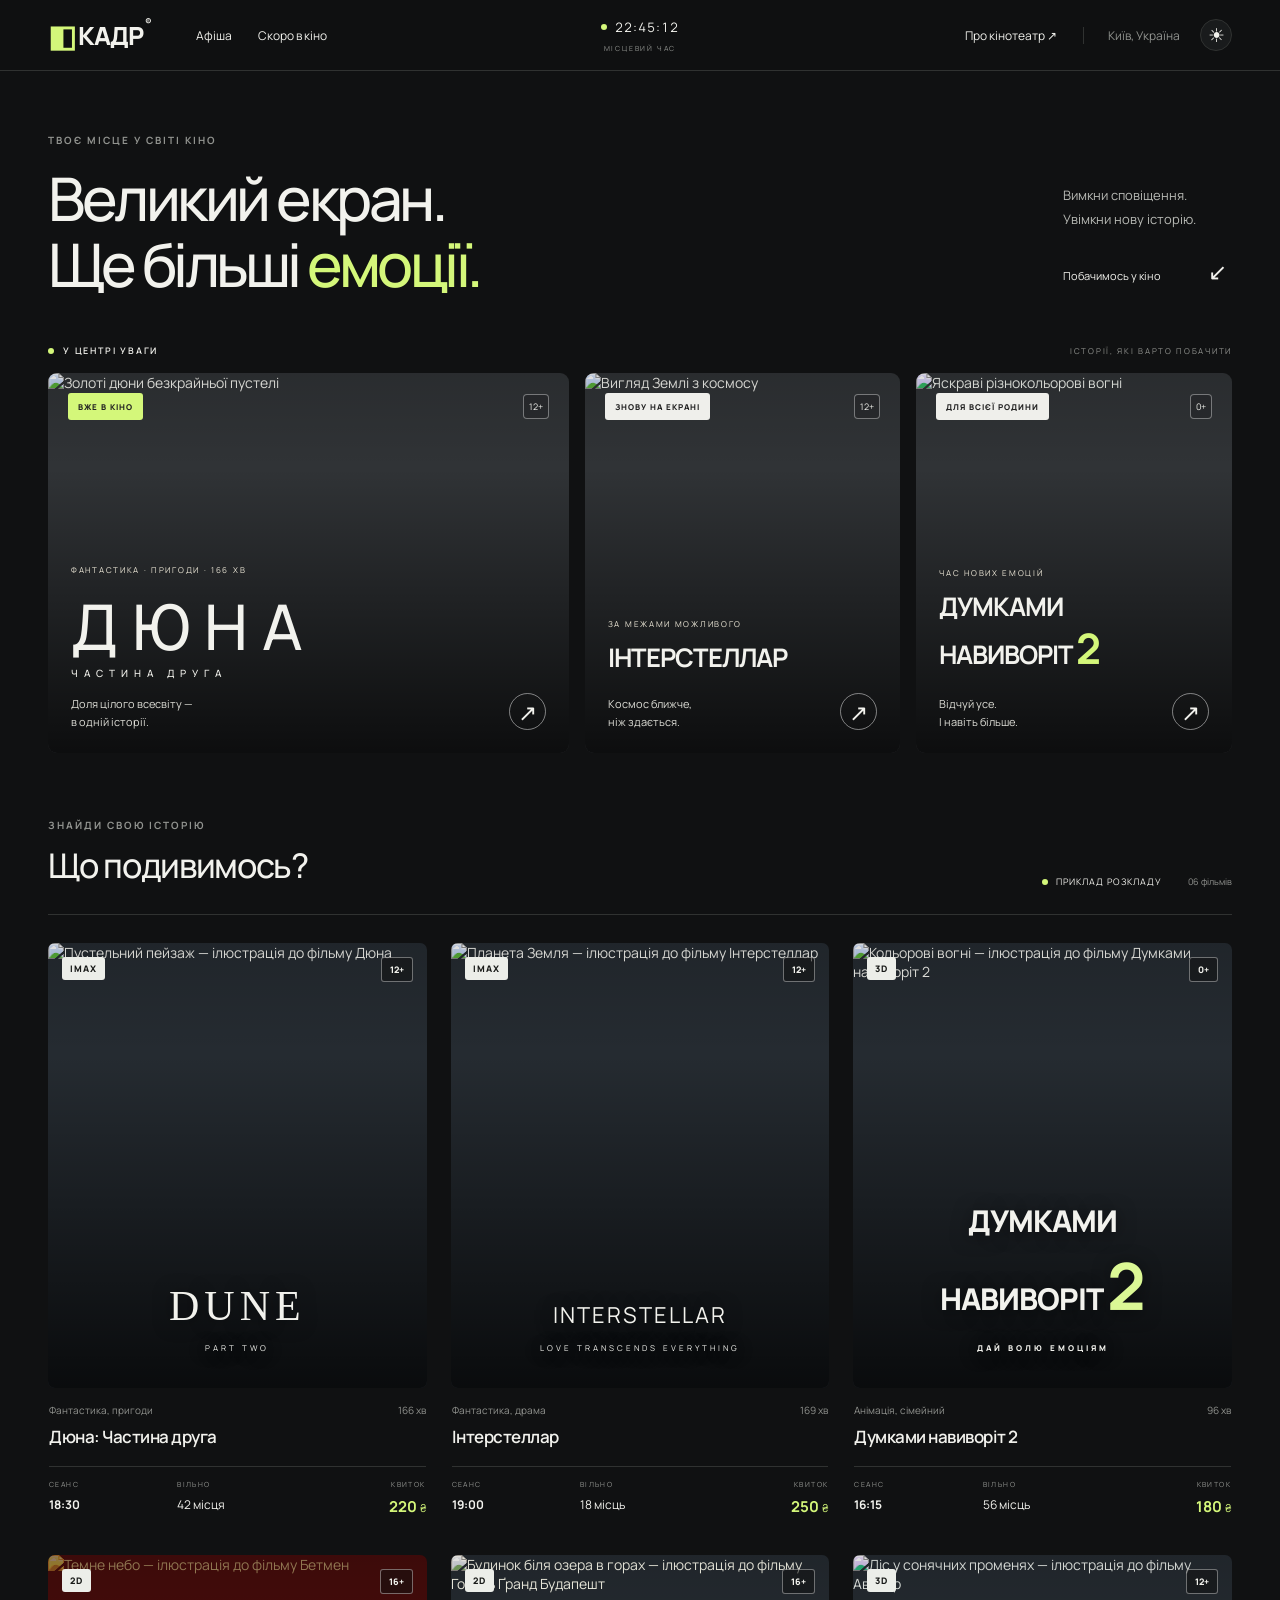
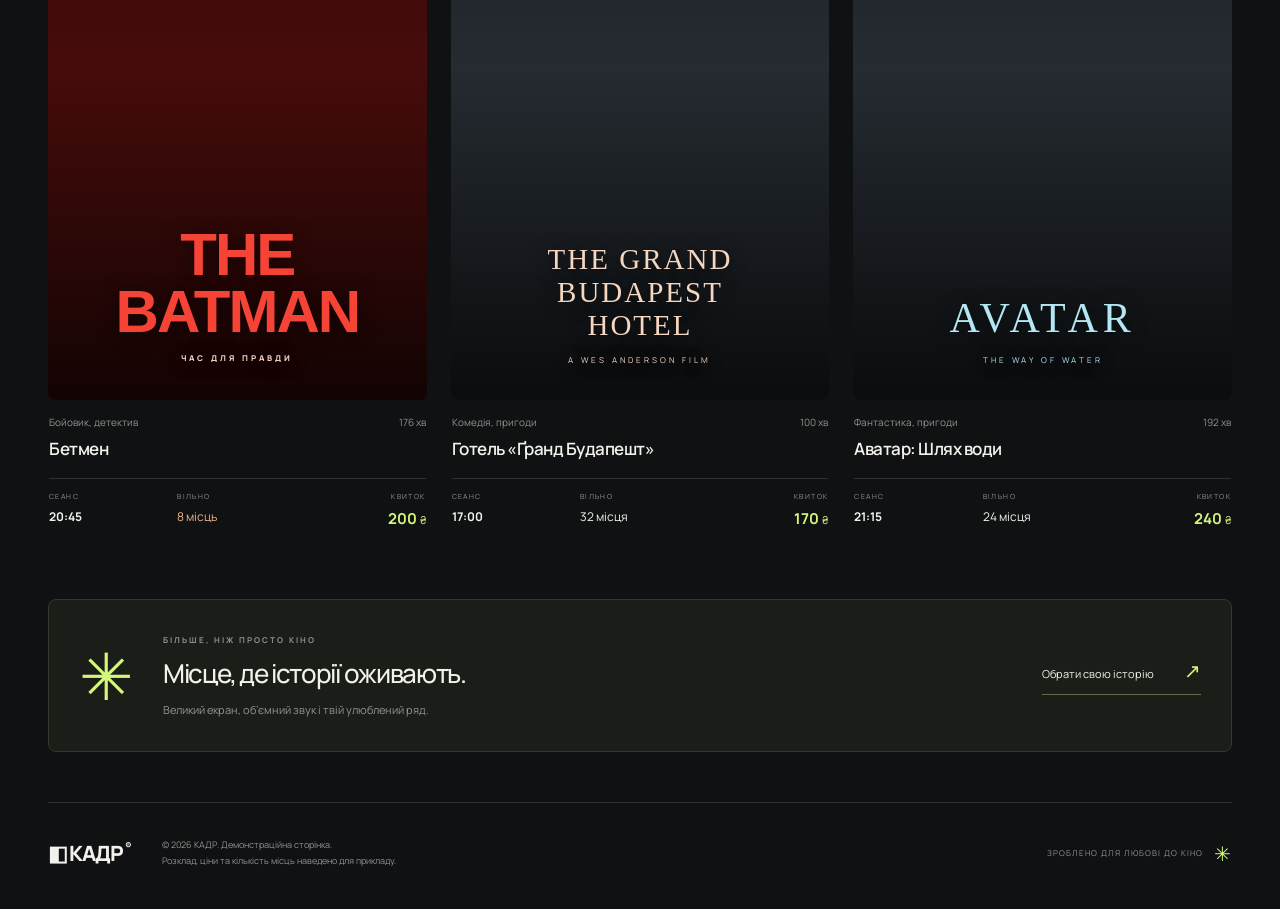
==== index.html @ 9c1c7c78 "Initial commit: cinema website" ====
<!DOCTYPE html>
<html lang="uk">
  <head>
    <meta charset="UTF-8" />
    <meta name="viewport" content="width=device-width, initial-scale=1.0" />
    <meta name="theme-color" content="#101112" />
    <title>КАДР — кіно починається тут</title>
    <link rel="preconnect" href="https://images.unsplash.com" />
    <link rel="stylesheet" href="assets/css/style.css" />
    <noscript
      ><style>
        .feature:not(.is-active) {
          display: block;
        }
        .slider-status {
          display: none;
        }
      </style></noscript
    >
    <script src="assets/js/theme.js"></script>
    <script src="assets/js/components/layout.js" defer></script>
    <script src="assets/js/common.js" defer></script>
    <script src="assets/js/home.js" defer></script>
  </head>
  <body>
    <div data-site-header></div>

    <main class="shell">
      <section class="intro" aria-labelledby="page-title">
        <div>
          <p class="eyebrow">ТВОЄ МІСЦЕ У СВІТІ КІНО</p>
          <h1 id="page-title">
            Великий екран.<br />Ще більші <em>емоції.</em>
          </h1>
        </div>
        <p class="intro-note">
          Вимкни сповіщення.<br />Увімкни нову історію.<span
            >Побачимось у кіно <span aria-hidden="true">↙</span></span
          >
        </p>
      </section>

      <section
        class="premieres"
        id="premieres"
        aria-labelledby="premieres-title"
      >
        <div class="section-label">
          <h2 id="premieres-title">
            <span class="live-dot"></span> У ЦЕНТРІ УВАГИ
          </h2>
          <span>ІСТОРІЇ, ЯКІ ВАРТО ПОБАЧИТИ</span>
        </div>
        <div
          class="hero-grid"
          aria-roledescription="карусель"
          aria-label="Новинки кіно"
        >
          <article
            class="feature feature-main is-active"
            aria-label="1 з 6: Дюна: Частина друга"
          >
            <img
              src="https://images.unsplash.com/photo-1509316785289-025f5b846b35?auto=format&fit=crop&w=1400&q=85"
              alt="Золоті дюни безкрайньої пустелі"
              fetchpriority="high"
            />
            <div class="feature-top">
              <span class="badge badge-lime">ВЖЕ В КІНО</span
              ><span class="age">12+</span>
            </div>
            <div class="feature-content">
              <p class="feature-meta">ФАНТАСТИКА · ПРИГОДИ · 166 ХВ</p>
              <h3>ДЮНА<span>ЧАСТИНА ДРУГА</span></h3>
              <div class="feature-bottom">
                <p>Доля цілого всесвіту —<br />в одній історії.</p>
                <a
                  class="round-link"
                  href="pages/movies/dune.html"
                  aria-label="Сеанс Дюна: Частина друга"
                  >↗</a
                >
              </div>
            </div>
          </article>
          <article
            class="feature feature-space"
            aria-label="2 з 6: Інтерстеллар"
          >
            <img
              src="https://images.unsplash.com/photo-1446776811953-b23d57bd21aa?auto=format&fit=crop&w=800&q=85"
              alt="Вигляд Землі з космосу"
            />
            <div class="feature-top">
              <span class="badge">ЗНОВУ НА ЕКРАНІ</span
              ><span class="age">12+</span>
            </div>
            <div class="feature-content">
              <p class="feature-meta">ЗА МЕЖАМИ МОЖЛИВОГО</p>
              <h3>ІНТЕРСТЕЛЛАР</h3>
              <div class="feature-bottom">
                <p>Космос ближче,<br />ніж здається.</p>
                <a
                  class="round-link"
                  href="pages/movies/interstellar.html"
                  aria-label="Сеанс Інтерстеллар"
                  >↗</a
                >
              </div>
            </div>
          </article>
          <article
            class="feature feature-city"
            aria-label="3 з 6: Думками навиворіт 2"
          >
            <img
              src="https://images.unsplash.com/photo-1470225620780-dba8ba36b745?auto=format&fit=crop&w=800&q=85"
              alt="Яскраві різнокольорові вогні"
            />
            <div class="feature-top">
              <span class="badge">ДЛЯ ВСІЄЇ РОДИНИ</span
              ><span class="age">0+</span>
            </div>
            <div class="feature-content">
              <p class="feature-meta">ЧАС НОВИХ ЕМОЦІЙ</p>
              <h3>ДУМКАМИ<br />НАВИВОРІТ <i>2</i></h3>
              <div class="feature-bottom">
                <p>Відчуй усе.<br />І навіть більше.</p>
                <a
                  class="round-link"
                  href="pages/movies/inside-out.html"
                  aria-label="Сеанс Думками навиворіт 2"
                  >↗</a
                >
              </div>
            </div>
          </article>
        </div>
        <template id="more-premieres">
          <article class="feature feature-batman" aria-label="4 з 6: Бетмен">
            <img
              src="https://images.unsplash.com/photo-1519608487953-e999c86e7455?auto=format&fit=crop&w=1400&q=85"
              alt="Темне небо над містом"
            />
            <div class="feature-top">
              <span class="badge badge-lime">ЧАС ДЛЯ ПРАВДИ</span
              ><span class="age">16+</span>
            </div>
            <div class="feature-content">
              <p class="feature-meta">БОЙОВИК · ДЕТЕКТИВ · 176 ХВ</p>
              <h3>БЕТМЕН</h3>
              <div class="feature-bottom">
                <p>У кожного міста<br />є свої таємниці.</p>
                <a
                  class="round-link"
                  href="pages/movies/batman.html"
                  aria-label="Сеанс Бетмен"
                  >↗</a
                >
              </div>
            </div>
          </article>
          <article
            class="feature feature-hotel"
            aria-label="5 з 6: Готель Ґранд Будапешт"
          >
            <img
              src="https://images.unsplash.com/photo-1470770841072-f978cf4d019e?auto=format&fit=crop&w=800&q=85"
              alt="Будинок біля озера серед гір"
            />
            <div class="feature-top">
              <span class="badge">КІНО З ХАРАКТЕРОМ</span
              ><span class="age">16+</span>
            </div>
            <div class="feature-content">
              <p class="feature-meta">КОМЕДІЯ · ПРИГОДИ · 100 ХВ</p>
              <h3>ГОТЕЛЬ<br />«ҐРАНД БУДАПЕШТ»</h3>
              <div class="feature-bottom">
                <p>Заселяйся в історію,<br />яку не забудеш.</p>
                <a
                  class="round-link"
                  href="pages/movies/grand-hotel.html"
                  aria-label="Сеанс Готель Ґранд Будапешт"
                  >↗</a
                >
              </div>
            </div>
          </article>
          <article
            class="feature feature-avatar"
            aria-label="6 з 6: Аватар: Шлях води"
          >
            <img
              src="https://images.unsplash.com/photo-1441974231531-c6227db76b6e?auto=format&fit=crop&w=800&q=85"
              alt="Сонячні промені в зеленому лісі"
            />
            <div class="feature-top">
              <span class="badge">ВІДКРИЙ ПАНДОРУ</span
              ><span class="age">12+</span>
            </div>
            <div class="feature-content">
              <p class="feature-meta">ФАНТАСТИКА · ПРИГОДИ · 192 ХВ</p>
              <h3>АВАТАР<br />ШЛЯХ ВОДИ</h3>
              <div class="feature-bottom">
                <p>Поринь у світ<br />неймовірного.</p>
                <a
                  class="round-link"
                  href="pages/movies/avatar.html"
                  aria-label="Сеанс Аватар: Шлях води"
                  >↗</a
                >
              </div>
            </div>
          </article>
        </template>
        <div class="slider-status" aria-hidden="true">
          <span class="slider-dot active"></span><span class="slider-dot"></span
          ><span class="slider-dot"></span><span class="slider-dot"></span
          ><span class="slider-dot"></span><span class="slider-dot"></span
          ><span class="slider-caption">НОВА ІСТОРІЯ КОЖНІ 8 СЕКУНД</span>
        </div>
      </section>

      <section class="movies" id="movies" aria-labelledby="movies-title">
        <div class="movies-heading">
          <div>
            <p class="eyebrow">ЗНАЙДИ СВОЮ ІСТОРІЮ</p>
            <h2 id="movies-title">Що подивимось?</h2>
          </div>
          <span class="schedule-label"
            ><span class="live-dot"></span> ПРИКЛАД РОЗКЛАДУ
            <span class="schedule-count">06 фільмів</span></span
          >
        </div>
        <div class="movie-grid">
          <article class="movie-card" id="dune">
            <a
              class="poster-link"
              href="pages/movies/dune.html"
              aria-label="Про фільм: Дюна: Частина друга"
              ><div class="poster poster-dune">
                <img
                  src="https://images.unsplash.com/photo-1509316785289-025f5b846b35?auto=format&fit=crop&w=600&q=80"
                  alt="Пустельний пейзаж — ілюстрація до фільму Дюна"
                  loading="lazy"
                /><span class="poster-tag">IMAX</span
                ><span class="poster-age">12+</span>
                <div class="poster-title">DUNE<span>PART TWO</span></div>
              </div></a
            >
            <div class="movie-info">
              <p class="genre">Фантастика, пригоди <span>166 хв</span></p>
              <h3><a href="pages/movies/dune.html">Дюна: Частина друга</a></h3>
              <div class="session">
                <div>
                  <span class="session-label">СЕАНС</span><time>18:30</time>
                </div>
                <div>
                  <span class="session-label">ВІЛЬНО</span><span>42 місця</span>
                </div>
                <div>
                  <span class="session-label">КВИТОК</span
                  ><strong>220 <small>₴</small></strong>
                </div>
              </div>
            </div>
          </article>
          <article class="movie-card" id="interstellar">
            <a
              class="poster-link"
              href="pages/movies/interstellar.html"
              aria-label="Про фільм: Інтерстеллар"
              ><div class="poster poster-interstellar">
                <img
                  src="https://images.unsplash.com/photo-1446776811953-b23d57bd21aa?auto=format&fit=crop&w=600&q=80"
                  alt="Планета Земля — ілюстрація до фільму Інтерстеллар"
                  loading="lazy"
                /><span class="poster-tag">IMAX</span
                ><span class="poster-age">12+</span>
                <div class="poster-title">
                  INTERSTELLAR<span>LOVE TRANSCENDS EVERYTHING</span>
                </div>
              </div></a
            >
            <div class="movie-info">
              <p class="genre">Фантастика, драма <span>169 хв</span></p>
              <h3><a href="pages/movies/interstellar.html">Інтерстеллар</a></h3>
              <div class="session">
                <div>
                  <span class="session-label">СЕАНС</span><time>19:00</time>
                </div>
                <div>
                  <span class="session-label">ВІЛЬНО</span><span>18 місць</span>
                </div>
                <div>
                  <span class="session-label">КВИТОК</span
                  ><strong>250 <small>₴</small></strong>
                </div>
              </div>
            </div>
          </article>
          <article class="movie-card" id="inside-out">
            <a
              class="poster-link"
              href="pages/movies/inside-out.html"
              aria-label="Про фільм: Думками навиворіт 2"
              ><div class="poster poster-emotions">
                <img
                  src="https://images.unsplash.com/photo-1470225620780-dba8ba36b745?auto=format&fit=crop&w=600&q=80"
                  alt="Кольорові вогні — ілюстрація до фільму Думками навиворіт 2"
                  loading="lazy"
                /><span class="poster-tag">3D</span
                ><span class="poster-age">0+</span>
                <div class="poster-title">
                  ДУМКАМИ<br />НАВИВОРІТ <b>2</b><span>ДАЙ ВОЛЮ ЕМОЦІЯМ</span>
                </div>
              </div></a
            >
            <div class="movie-info">
              <p class="genre">Анімація, сімейний <span>96 хв</span></p>
              <h3>
                <a href="pages/movies/inside-out.html">Думками навиворіт 2</a>
              </h3>
              <div class="session">
                <div>
                  <span class="session-label">СЕАНС</span><time>16:15</time>
                </div>
                <div>
                  <span class="session-label">ВІЛЬНО</span><span>56 місць</span>
                </div>
                <div>
                  <span class="session-label">КВИТОК</span
                  ><strong>180 <small>₴</small></strong>
                </div>
              </div>
            </div>
          </article>
          <article class="movie-card" id="batman">
            <a
              class="poster-link"
              href="pages/movies/batman.html"
              aria-label="Про фільм: Бетмен"
              ><div class="poster poster-batman">
                <img
                  src="https://images.unsplash.com/photo-1519608487953-e999c86e7455?auto=format&fit=crop&w=600&q=80"
                  alt="Темне небо — ілюстрація до фільму Бетмен"
                  loading="lazy"
                /><span class="poster-tag">2D</span
                ><span class="poster-age">16+</span>
                <div class="poster-title">
                  THE<br />BATMAN<span>ЧАС ДЛЯ ПРАВДИ</span>
                </div>
              </div></a
            >
            <div class="movie-info">
              <p class="genre">Бойовик, детектив <span>176 хв</span></p>
              <h3><a href="pages/movies/batman.html">Бетмен</a></h3>
              <div class="session">
                <div>
                  <span class="session-label">СЕАНС</span><time>20:45</time>
                </div>
                <div>
                  <span class="session-label">ВІЛЬНО</span
                  ><span class="few-seats">8 місць</span>
                </div>
                <div>
                  <span class="session-label">КВИТОК</span
                  ><strong>200 <small>₴</small></strong>
                </div>
              </div>
            </div>
          </article>
          <article class="movie-card" id="grand-hotel">
            <a
              class="poster-link"
              href="pages/movies/grand-hotel.html"
              aria-label="Про фільм: Готель «Ґранд Будапешт»"
              ><div class="poster poster-grand">
                <img
                  src="https://images.unsplash.com/photo-1470770841072-f978cf4d019e?auto=format&fit=crop&w=600&q=80"
                  alt="Будинок біля озера в горах — ілюстрація до фільму Готель Ґранд Будапешт"
                  loading="lazy"
                /><span class="poster-tag">2D</span
                ><span class="poster-age">16+</span>
                <div class="poster-title">
                  THE GRAND<br />BUDAPEST<br />HOTEL<span
                    >A WES ANDERSON FILM</span
                  >
                </div>
              </div></a
            >
            <div class="movie-info">
              <p class="genre">Комедія, пригоди <span>100 хв</span></p>
              <h3>
                <a href="pages/movies/grand-hotel.html"
                  >Готель «Ґранд Будапешт»</a
                >
              </h3>
              <div class="session">
                <div>
                  <span class="session-label">СЕАНС</span><time>17:00</time>
                </div>
                <div>
                  <span class="session-label">ВІЛЬНО</span><span>32 місця</span>
                </div>
                <div>
                  <span class="session-label">КВИТОК</span
                  ><strong>170 <small>₴</small></strong>
                </div>
              </div>
            </div>
          </article>
          <article class="movie-card" id="avatar">
            <a
              class="poster-link"
              href="pages/movies/avatar.html"
              aria-label="Про фільм: Аватар: Шлях води"
              ><div class="poster poster-avatar">
                <img
                  src="https://images.unsplash.com/photo-1441974231531-c6227db76b6e?auto=format&fit=crop&w=600&q=80"
                  alt="Ліс у сонячних променях — ілюстрація до фільму Аватар"
                  loading="lazy"
                /><span class="poster-tag">3D</span
                ><span class="poster-age">12+</span>
                <div class="poster-title">
                  AVATAR<span>THE WAY OF WATER</span>
                </div>
              </div></a
            >
            <div class="movie-info">
              <p class="genre">Фантастика, пригоди <span>192 хв</span></p>
              <h3><a href="pages/movies/avatar.html">Аватар: Шлях води</a></h3>
              <div class="session">
                <div>
                  <span class="session-label">СЕАНС</span><time>21:15</time>
                </div>
                <div>
                  <span class="session-label">ВІЛЬНО</span><span>24 місця</span>
                </div>
                <div>
                  <span class="session-label">КВИТОК</span
                  ><strong>240 <small>₴</small></strong>
                </div>
              </div>
            </div>
          </article>
        </div>
      </section>
      <section class="closing" id="about">
        <span class="closing-icon" aria-hidden="true">✳</span>
        <div>
          <p class="eyebrow">БІЛЬШЕ, НІЖ ПРОСТО КІНО</p>
          <h2>Місце, де історії оживають.</h2>
          <p>Великий екран, об’ємний звук і твій улюблений ряд.</p>
        </div>
        <a href="#movies"
          >Обрати свою історію <span aria-hidden="true">↗</span></a
        >
      </section>
    </main>
    <div data-site-footer></div>
  </body>
</html>
---- assets/css/style.css ----
@import url("https://fonts.googleapis.com/css2?family=Manrope:wght@400;500;600;700;800&display=swap");

:root {
  color-scheme: dark;
  --bg: #101112;
  --panel: #191b1c;
  --text: #f2f2ed;
  --muted: #91938f;
  --line: #303231;
  --accent: #d4f77a;
}
:root[data-theme="light"] {
  color-scheme: light;
  --bg: #ffffff;
  --panel: #f4f5f1;
  --text: #20231d;
  --muted: #62665d;
  --line: #dce0d6;
  --accent: #4b7019;
}
.theme-toggle {
  display: grid;
  place-items: center;
  flex-shrink: 0;
  width: 32px;
  height: 32px;
  padding: 0;
  margin-left: -24px;
  border: 1px solid var(--line);
  border-radius: 50%;
  background: var(--panel);
  color: var(--text);
  font-size: 19px;
  cursor: pointer;
}
.theme-toggle:hover {
  border-color: var(--accent);
  color: var(--accent);
}
.theme-toggle:focus-visible {
  outline: 2px solid var(--accent);
  outline-offset: 4px;
}
:root[data-theme="light"] .topbar {
  background: #ffffffed;
}
:root[data-theme="light"] .menu-panel {
  background: var(--panel);
}
:root[data-theme="light"] .intro-note {
  color: var(--muted);
}
:root[data-theme="light"] .closing {
  background: #f2f5eb;
  border-color: var(--line);
}
:root[data-theme="light"] .few-seats {
  color: #9b4b15;
}
/* Зберігаємо контраст тексту та кнопок поверх кінопостерів. */
.feature {
  color: #f2f2ed;
  --accent: #d4f77a;
}
@media (max-width: 1100px) {
  .theme-toggle {
    margin-left: -14px;
  }
}
@media (max-width: 760px) {
  .navigation .theme-toggle {
    margin-left: auto;
  }
  .navigation .mobile-menu {
    margin-left: -16px;
  }
}
* {
  box-sizing: border-box;
}
html {
  scroll-behavior: smooth;
  scroll-padding-top: 90px;
}
body {
  margin: 0;
  background: var(--bg);
  color: var(--text);
  font-family: Manrope, Arial, sans-serif;
  font-size: 14px;
}
a {
  color: inherit;
  text-decoration: none;
}
button,
summary,
a {
  -webkit-tap-highlight-color: transparent;
}
a:focus-visible,
summary:focus-visible {
  outline: 2px solid var(--accent);
  outline-offset: 6px;
}
a:hover {
  color: var(--accent);
}
.shell {
  width: min(1320px, calc(100% - 96px));
  margin-inline: auto;
}
.topbar {
  position: sticky;
  top: 0;
  z-index: 10;
  background: #101112ed;
  border-bottom: 1px solid var(--line);
  backdrop-filter: blur(18px);
}
.navigation {
  height: 70px;
  display: flex;
  align-items: center;
  gap: 44px;
  position: relative;
}
.logo {
  font-weight: 800;
  font-size: 25px;
  letter-spacing: -1.5px;
  white-space: nowrap;
}
.logo-mark {
  color: var(--accent);
  font-size: 30px;
  vertical-align: -2px;
}
.logo-dot {
  font-size: 10px;
  vertical-align: top;
  letter-spacing: 0;
  margin-left: 3px;
}
.nav-links,
.nav-right {
  display: flex;
  gap: 26px;
  font-size: 12px;
  align-items: center;
}
.nav-right {
  margin-left: auto;
}
.location {
  color: var(--muted);
  border-left: 1px solid var(--line);
  padding-left: 24px;
}
.clock {
  position: absolute;
  left: 50%;
  transform: translateX(-50%);
  display: flex;
  align-items: center;
  gap: 8px;
  flex-wrap: wrap;
  width: 100px;
  justify-content: center;
}
.clock time {
  font-size: 13px;
  font-variant-numeric: tabular-nums;
  letter-spacing: 1px;
}
.clock-label {
  font-size: 7px;
  letter-spacing: 1.8px;
  color: var(--muted);
}
.live-dot {
  display: inline-block;
  width: 6px;
  height: 6px;
  border-radius: 50%;
  background: var(--accent);
  flex-shrink: 0;
}
.mobile-menu {
  display: none;
}
.intro {
  display: flex;
  justify-content: space-between;
  align-items: flex-end;
  padding: 62px 0 47px;
}
.eyebrow {
  font-size: 10px;
  letter-spacing: 2px;
  color: var(--muted);
  font-weight: 700;
  margin: 0 0 18px;
}
h1 {
  font-size: clamp(40px, 4.7vw, 67px);
  line-height: 1.1;
  letter-spacing: -3.5px;
  margin: 0;
  font-weight: 500;
}
h1 em {
  font-style: normal;
  color: var(--accent);
}
.intro-note {
  color: #b7b9b4;
  font-size: 13px;
  line-height: 1.8;
  margin: 0 5px 5px 0;
}
.intro-note > span {
  display: block;
  margin-top: 20px;
  color: var(--text);
  font-size: 11px;
}
.intro-note > span > span {
  font-size: 23px;
  margin-left: 45px;
}
.section-label {
  display: flex;
  justify-content: space-between;
  align-items: center;
  margin-bottom: 16px;
}
.section-label h2 {
  font-size: 9px;
  font-weight: 600;
  letter-spacing: 1.8px;
  margin: 0;
  display: flex;
  align-items: center;
  gap: 9px;
}
.section-label > span {
  font-size: 8px;
  letter-spacing: 1.7px;
  color: var(--muted);
}
.hero-grid {
  display: grid;
  grid-template-columns: 1.65fr 1fr 1fr;
  gap: 16px;
}
.feature {
  height: 380px;
  position: relative;
  overflow: hidden;
  border-radius: 9px;
  background: #303336;
  isolation: isolate;
}
.feature img,
.poster img {
  width: 100%;
  height: 100%;
  object-fit: cover;
  position: absolute;
  inset: 0;
  z-index: -2;
}
.feature:after,
.poster:after {
  content: "";
  position: absolute;
  inset: 0;
  z-index: -1;
  background: linear-gradient(180deg, #0002 0%, transparent 25%, #000b 100%);
}
.feature-top {
  position: absolute;
  top: 20px;
  left: 20px;
  right: 20px;
  display: flex;
  justify-content: space-between;
  align-items: center;
  gap: 8px;
}
.badge {
  font-size: 8px;
  font-weight: 800;
  letter-spacing: 1px;
  background: #efefeb;
  color: #222;
  padding: 8px 10px;
  border-radius: 3px;
}
.badge-lime {
  background: var(--accent);
}
.age {
  border: 1px solid #ffffff60;
  border-radius: 4px;
  font-size: 9px;
  padding: 5px;
  background: #0002;
}
.feature-content {
  position: absolute;
  bottom: 23px;
  left: 23px;
  right: 23px;
}
.feature-meta {
  font-size: 8px;
  letter-spacing: 1.7px;
  color: #eee9d9;
}
.feature h3 {
  font-size: clamp(19px, 2vw, 28px);
  line-height: 1.2;
  letter-spacing: -1px;
  margin: 14px 0 20px;
}
.feature-main h3 {
  font-size: 63px;
  font-weight: 500;
  letter-spacing: 14px;
  margin-bottom: 14px;
}
.feature-main h3 > span {
  display: block;
  font-size: 10px;
  letter-spacing: 6px;
  margin-top: 3px;
}
.feature-bottom {
  display: flex;
  justify-content: space-between;
  align-items: end;
}
.feature-bottom p {
  font-size: 11px;
  color: #deded7;
  line-height: 1.6;
  margin: 0;
}
.round-link {
  width: 37px;
  height: 37px;
  border: 1px solid #fff7;
  border-radius: 50%;
  display: grid;
  place-items: center;
  font-size: 23px;
  background: transparent;
  color: #f2f2ed;
  transition: background-color 0.2s, border-color 0.2s, color 0.2s;
}
.round-link:hover,
.round-link:focus-visible {
  background: var(--accent);
  border-color: var(--accent);
  color: #141610;
}
.feature-space img {
  object-position: 65%;
}
.feature-city img {
  filter: hue-rotate(30deg);
}
.feature-city h3 i {
  font-size: 42px;
  color: var(--accent);
  font-style: normal;
}
.slider-status {
  display: none;
}
.movies {
  padding-top: 65px;
}
.movies-heading {
  display: flex;
  align-items: end;
  justify-content: space-between;
  padding-bottom: 26px;
  border-bottom: 1px solid var(--line);
  margin-bottom: 28px;
}
.movies-heading .eyebrow {
  margin-bottom: 10px;
}
h2 {
  font-size: 34px;
  letter-spacing: -1.3px;
  font-weight: 500;
  margin: 0;
}
.schedule-label {
  display: flex;
  align-items: center;
  gap: 8px;
  font-size: 9px;
  letter-spacing: 1px;
}
.schedule-count {
  color: var(--muted);
  margin-left: 18px;
  letter-spacing: 0;
}
.movie-grid {
  display: grid;
  grid-template-columns: repeat(3, minmax(0, 1fr));
  gap: 38px 24px;
}
.movie-card {
  min-width: 0;
  scroll-margin-top: 95px;
}
.poster {
  position: relative;
  isolation: isolate;
  aspect-ratio: 4/4.7;
  overflow: hidden;
  border-radius: 7px;
  background: #252b31;
}
.poster img {
  transition: transform 0.5s;
}
.movie-card:hover .poster img {
  transform: scale(1.035);
}
.poster-tag,
.poster-age {
  position: absolute;
  top: 14px;
  font-size: 9px;
  font-weight: 800;
  border-radius: 3px;
  padding: 5px 8px;
}
.poster-tag {
  left: 14px;
  background: #eceee9;
  color: #181a18;
  letter-spacing: 1px;
}
.poster-age {
  right: 14px;
  background: #1118;
  border: 1px solid #ffffff60;
}
.poster-title {
  position: absolute;
  bottom: 35px;
  left: 12px;
  right: 12px;
  text-align: center;
  font-family: Georgia, serif;
  font-size: 42px;
  letter-spacing: 5px;
  text-shadow: 0 2px 18px #0008;
}
.poster-title span {
  display: block;
  font-family: Manrope, Arial, sans-serif;
  font-size: 8px;
  letter-spacing: 3px;
  margin-top: 12px;
}
.poster-interstellar .poster-title {
  font-family: Manrope, Arial, sans-serif;
  font-size: 22px;
  letter-spacing: 2px;
}
.poster-emotions .poster-title {
  font-family: Manrope, Arial, sans-serif;
  font-size: 30px;
  font-weight: 800;
  letter-spacing: -1px;
}
.poster-emotions b {
  font-size: 65px;
  color: #dbf895;
}
.poster-batman img {
  filter: sepia(1) saturate(3);
  opacity: 0.5;
}
.poster-batman {
  background: #460c0b;
}
.poster-batman .poster-title {
  color: #f54436;
  font-family: Impact, Arial, sans-serif;
  font-size: 60px;
  font-weight: 800;
  line-height: 0.95;
  letter-spacing: -2px;
}
.poster-batman .poster-title span {
  color: #f2d0c4;
  line-height: 1.6;
}
.poster-grand img {
  filter: sepia(0.25) saturate(0.7);
}
.poster-grand .poster-title {
  font-size: 29px;
  color: #f5d6c1;
  letter-spacing: 2px;
}
.poster-avatar img {
  filter: hue-rotate(45deg);
}
.poster-avatar .poster-title {
  color: #b4e7f4;
}
.movie-info {
  padding: 15px 1px 0;
}
.genre {
  font-size: 10px;
  color: var(--muted);
  display: flex;
  justify-content: space-between;
  gap: 8px;
  margin: 0 0 8px;
}
.movie-info h3 {
  font-size: 17px;
  font-weight: 600;
  letter-spacing: -0.5px;
  margin: 0 0 18px;
}
.session {
  border-top: 1px solid var(--line);
  padding-top: 13px;
  display: grid;
  grid-template-columns: 1fr 1fr 1fr;
  gap: 8px;
}
.session > div {
  display: flex;
  flex-direction: column;
  gap: 7px;
  font-size: 12px;
}
.session > div:last-child {
  text-align: right;
}
.session-label {
  font-size: 7px;
  color: var(--muted);
  letter-spacing: 1.4px;
}
.session time {
  font-weight: 700;
}
.session strong {
  font-size: 15px;
  color: var(--accent);
}
.session small {
  font-size: 11px;
  font-weight: 400;
}
.few-seats {
  color: #ecb187;
}
.closing {
  display: flex;
  gap: 30px;
  align-items: center;
  margin-top: 70px;
  padding: 34px 30px;
  background: #1b1e18;
  border: 1px solid #32382a;
  border-radius: 8px;
}
.closing-icon {
  font-size: 65px;
  line-height: 1;
  color: var(--accent);
}
.closing .eyebrow {
  font-size: 8px;
  margin-bottom: 10px;
}
.closing h2 {
  font-size: 26px;
}
.closing p:last-child {
  font-size: 11px;
  color: var(--muted);
  margin-bottom: 0;
}
.closing > a {
  margin-left: auto;
  font-size: 11px;
  white-space: nowrap;
  border-bottom: 1px solid #626e49;
  padding-bottom: 10px;
}
.closing > a span {
  margin-left: 28px;
  color: var(--accent);
  font-size: 20px;
}
footer {
  margin-top: 50px !important;
  padding: 25px 0 30px;
  border-top: 1px solid var(--line);
  display: flex;
  align-items: center;
  gap: 30px;
}
footer .logo {
  font-size: 21px;
}
footer p {
  font-size: 9px;
  color: var(--muted);
  line-height: 1.8;
}
footer > span {
  margin-left: auto;
  font-size: 8px;
  letter-spacing: 1px;
  color: var(--muted);
}
.footer-star {
  color: var(--accent);
  font-size: 20px;
  vertical-align: middle;
  margin-left: 8px;
}
@media (min-width: 1500px) {
  .feature {
    height: 420px;
  }
}
@media (max-width: 1100px) {
  .shell {
    width: calc(100% - 56px);
  }
  .navigation {
    gap: 28px;
  }
  .location {
    display: none;
  }
  .hero-grid {
    grid-template-columns: 1.3fr 1fr 1fr;
    gap: 12px;
  }
  .feature {
    height: 340px;
  }
  .feature-top {
    left: 14px;
    right: 14px;
    top: 14px;
  }
  .feature-content {
    left: 17px;
    right: 17px;
  }
  .feature-main h3 {
    font-size: 48px;
    letter-spacing: 8px;
  }
  .badge {
    font-size: 7px;
    padding: 7px;
  }
  .movie-grid {
    gap: 32px 18px;
  }
  .poster-title {
    font-size: 35px;
  }
  .poster-interstellar .poster-title {
    font-size: 17px;
  }
  .movie-info h3 {
    font-size: 15px;
  }
  .closing h2 {
    font-size: 22px;
  }
}
@media (max-width: 760px) {
  .shell {
    width: calc(100% - 40px);
  }
  .navigation {
    height: 62px;
  }
  .nav-links,
  .nav-right {
    display: none;
  }
  .logo {
    font-size: 23px;
  }
  .mobile-menu {
    display: block;
    margin-left: auto;
  }
  .mobile-menu summary {
    list-style: none;
    cursor: pointer;
    padding: 12px 0 12px 12px;
    width: 35px;
  }
  .mobile-menu summary::-webkit-details-marker {
    display: none;
  }
  .mobile-menu summary span {
    display: block;
    height: 1px;
    background: var(--text);
    margin: 6px 0;
    transition: transform 0.2s;
  }
  .mobile-menu[open] summary span:first-child {
    transform: translateY(3.5px) rotate(45deg);
  }
  .mobile-menu[open] summary span:last-child {
    transform: translateY(-3.5px) rotate(-45deg);
  }
  .menu-panel {
    position: absolute;
    right: 0;
    top: 61px;
    background: #1c1e1f;
    border: 1px solid var(--line);
    border-radius: 0 0 8px 8px;
    width: 230px;
    box-shadow: 0 20px 30px #0006;
    padding: 12px 20px;
  }
  .menu-panel a {
    display: block;
    padding: 14px 0;
    font-size: 13px;
  }
  .intro {
    padding: 38px 0 32px;
  }
  h1 {
    font-size: 48px;
    letter-spacing: -2.5px;
  }
  .intro-note {
    font-size: 11px;
  }
  .intro-note > span > span {
    margin-left: 10px;
  }
  .section-label > span {
    display: none;
  }
  .hero-grid {
    grid-template-columns: 1fr;
  }
  .feature {
    height: 380px;
  }
  .feature:not(.is-active) {
    display: none;
  }
  .feature-main h3 {
    font-size: 66px;
    letter-spacing: 15px;
  }
  .feature h3 {
    font-size: 34px;
  }
  .feature-main h3 {
    font-size: 66px;
  }
  .feature-top {
    top: 22px;
    left: 22px;
    right: 22px;
  }
  .feature-content {
    left: 26px;
    right: 26px;
    bottom: 26px;
  }
  .badge {
    font-size: 8px;
    padding: 8px 10px;
  }
  .feature-meta {
    font-size: 9px;
  }
  .feature-bottom p {
    font-size: 12px;
  }
  .slider-status {
    display: flex;
    align-items: center;
    gap: 6px;
    margin-top: 14px;
  }
  .slider-dot {
    width: 5px;
    height: 5px;
    border-radius: 20px;
    background: #50534d;
  }
  .slider-dot.active {
    width: 24px;
    background: var(--accent);
  }
  .slider-caption {
    margin-left: auto;
    font-size: 7px;
    color: var(--muted);
    letter-spacing: 1px;
  }
  .movies {
    padding-top: 42px;
  }
  .movies-heading {
    align-items: start;
    gap: 20px;
  }
  .movies-heading h2 {
    font-size: 29px;
  }
  .schedule-label {
    font-size: 7px;
    flex-wrap: wrap;
    max-width: 115px;
    justify-content: end;
    padding-top: 4px;
    gap: 5px;
  }
  .schedule-count {
    width: 100%;
    text-align: right;
    margin-top: 5px;
  }
  .movie-grid {
    grid-template-columns: repeat(2, minmax(0, 1fr));
    gap: 28px 18px;
  }
  .closing {
    padding: 25px 20px;
    gap: 18px;
    flex-wrap: wrap;
  }
  .closing-icon {
    font-size: 44px;
  }
  .closing h2 {
    font-size: 21px;
  }
  .closing > a {
    margin-left: 62px;
  }
  .closing {
    margin-top: 45px;
  }
  footer {
    flex-wrap: wrap;
    gap: 15px;
  }
  footer > span {
    width: 100%;
    margin: 0;
  }
  footer p {
    margin-left: auto;
  }
}
@media (max-width: 440px) {
  .shell {
    width: calc(100% - 32px);
  }
  .intro-note {
    display: none;
  }
  h1 {
    font-size: 43px;
  }
  .eyebrow {
    font-size: 8px;
    letter-spacing: 1.7px;
  }
  .feature {
    height: 365px;
  }
  .section-label h2 {
    font-size: 8px;
  }
  .movie-grid {
    gap: 26px 13px;
  }
  .movies-heading h2 {
    font-size: 26px;
  }
  .movies-heading {
    gap: 8px;
  }
  .poster-title {
    font-size: 25px;
    letter-spacing: 2px;
    bottom: 24px;
  }
  .poster-title span {
    font-size: 5px;
    letter-spacing: 1.3px;
  }
  .poster-interstellar .poster-title {
    font-size: 11px;
    letter-spacing: 0.7px;
  }
  .poster-emotions .poster-title {
    font-size: 17px;
  }
  .poster-emotions b {
    font-size: 36px;
  }
  .poster-batman .poster-title {
    font-size: 39px;
  }
  .poster-grand .poster-title {
    font-size: 19px;
  }
  .poster-tag,
  .poster-age {
    top: 9px;
    font-size: 7px;
    padding: 4px 5px;
  }
  .poster-tag {
    left: 9px;
  }
  .poster-age {
    right: 9px;
  }
  .genre {
    font-size: 8px;
    flex-wrap: wrap;
    gap: 4px;
  }
  .movie-info h3 {
    font-size: 13px;
    min-height: 36px;
    margin-bottom: 10px;
  }
  .session {
    gap: 4px;
  }
  .session > div {
    font-size: 10px;
  }
  .session-label {
    font-size: 6px;
    letter-spacing: 0.6px;
  }
  .session strong {
    font-size: 12px;
  }
  .closing h2 {
    font-size: 17px;
  }
  .closing-icon {
    font-size: 32px;
  }
  .closing {
    gap: 12px;
    padding: 22px 15px;
  }
  .closing p:last-child {
    font-size: 9px;
  }
  .closing > a {
    margin-left: 44px;
  }
  footer p {
    font-size: 8px;
    max-width: 220px;
  }
}
.feature-batman img { filter: sepia(.6) saturate(1.4); }
.feature-batman h3 { font-size: clamp(34px, 4vw, 60px); letter-spacing: 4px; }
.feature-avatar img { filter: hue-rotate(35deg); }
/* Обидві трійки займають ті самі комірки: висота стрічки не змінюється. */
.carousel-ready > .feature {
  display: block;
  grid-row: 1;
  grid-column: 1;
  opacity: 0;
  visibility: hidden;
  transform: translateY(12px) scale(.985);
  pointer-events: none;
  transition: opacity 900ms ease, transform 1100ms cubic-bezier(.22, 1, .36, 1), visibility 1100ms;
}
.carousel-ready > .feature:nth-child(3n + 2) { grid-column: 2; }
.carousel-ready > .feature:nth-child(3n) { grid-column: 3; }
.carousel-ready > .feature.is-visible {
  opacity: 1;
  visibility: visible;
  transform: translateY(0) scale(1);
  pointer-events: auto;
  transition-delay: 140ms;
}
.carousel-ready > .feature.is-visible:nth-child(3n + 2) { transition-delay: 210ms; }
.carousel-ready > .feature.is-visible:nth-child(3n) { transition-delay: 280ms; }
@media (max-width: 760px) {
  .carousel-ready > .feature:nth-child(n) { display: block; grid-column: 1; transition-delay: 0ms; }
}
@media (prefers-reduced-motion: reduce) {
  .carousel-ready > .feature:nth-child(n) {
    grid-column: auto;
    grid-row: auto;
    opacity: 1;
    visibility: visible;
    transform: none;
    pointer-events: auto;
  }
  html {
    scroll-behavior: auto;
  }
  *,
  *:before,
  *:after {
    transition: none !important;
  }
  .feature:not(.is-active) {
    display: block;
  }
  .slider-status {
    display: none;
  }
}

.poster { color: #f2f2ed; }
.poster-link { display: block; border-radius: 7px; }
.poster-link:hover { color: #f2f2ed; }
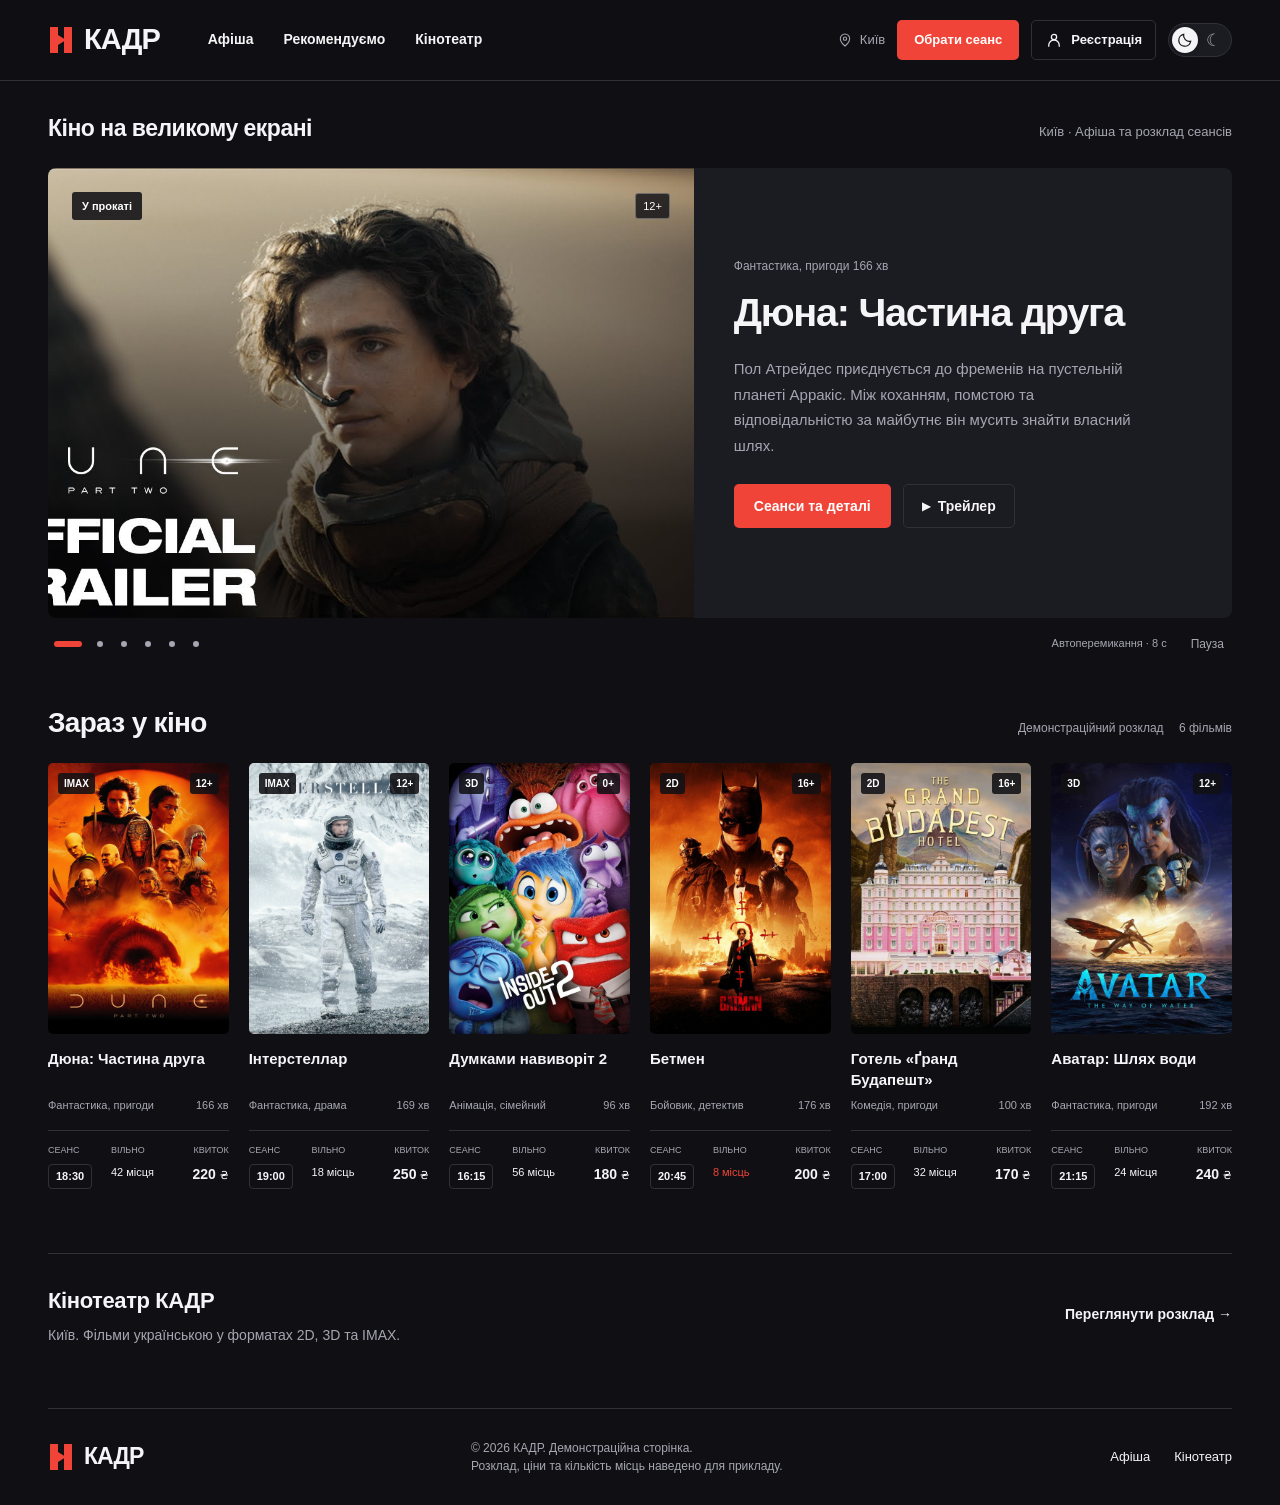
==== commit 6a29ae3a: "Update cinema design, trailers, and registration page" ====
--- a/index.html
+++ b/index.html
@@ -3,14 +3,14 @@
   <head>
     <meta charset="UTF-8" />
     <meta name="viewport" content="width=device-width, initial-scale=1.0" />
-    <meta name="theme-color" content="#101112" />
-    <title>КАДР — кіно починається тут</title>
-    <link rel="preconnect" href="https://images.unsplash.com" />
+    <meta name="theme-color" content="#101014" />
+    <title>КАДР — Афіша кінотеатру</title>
+    <link rel="preconnect" href="https://www.youtube.com" />
     <link rel="stylesheet" href="assets/css/style.css" />
     <noscript
       ><style>
         .feature:not(.is-active) {
-          display: block;
+          display: grid;
         }
         .slider-status {
           display: none;
@@ -27,17 +27,8 @@
 
     <main class="shell">
       <section class="intro" aria-labelledby="page-title">
-        <div>
-          <p class="eyebrow">ТВОЄ МІСЦЕ У СВІТІ КІНО</p>
-          <h1 id="page-title">
-            Великий екран.<br />Ще більші <em>емоції.</em>
-          </h1>
-        </div>
-        <p class="intro-note">
-          Вимкни сповіщення.<br />Увімкни нову історію.<span
-            >Побачимось у кіно <span aria-hidden="true">↙</span></span
-          >
-        </p>
+        <h1 id="page-title">Кіно на великому екрані</h1>
+        <p class="intro-note">Київ · Афіша та розклад сеансів</p>
       </section>
 
       <section
@@ -60,26 +51,38 @@
             class="feature feature-main is-active"
             aria-label="1 з 6: Дюна: Частина друга"
           >
-            <img
-              src="https://images.unsplash.com/photo-1509316785289-025f5b846b35?auto=format&fit=crop&w=1400&q=85"
-              alt="Золоті дюни безкрайньої пустелі"
-              fetchpriority="high"
-            />
-            <div class="feature-top">
-              <span class="badge badge-lime">ВЖЕ В КІНО</span
-              ><span class="age">12+</span>
+            <div class="feature-visual">
+              <img
+                src="assets/images/dune-hero.jpg"
+                alt="Дюна: Частина друга — зображення з трейлера"
+                fetchpriority="high"
+              />
+              <div class="feature-top">
+                <span class="badge">У прокаті</span><span class="age">12+</span>
+              </div>
             </div>
             <div class="feature-content">
-              <p class="feature-meta">ФАНТАСТИКА · ПРИГОДИ · 166 ХВ</p>
-              <h3>ДЮНА<span>ЧАСТИНА ДРУГА</span></h3>
+              <p class="feature-meta">Фантастика, пригоди 166 хв</p>
+              <h3>Дюна: Частина друга</h3>
               <div class="feature-bottom">
-                <p>Доля цілого всесвіту —<br />в одній історії.</p>
-                <a
-                  class="round-link"
-                  href="pages/movies/dune.html"
-                  aria-label="Сеанс Дюна: Частина друга"
-                  >↗</a
-                >
+                <p>
+                  Пол Атрейдес приєднується до фременів на пустельній планеті
+                  Арракіс. Між коханням, помстою та відповідальністю за майбутнє
+                  він мусить знайти власний шлях.
+                </p>
+                <div class="feature-actions">
+                  <a
+                    class="round-link"
+                    href="pages/movies/dune.html#session-title"
+                    >Сеанси та деталі</a
+                  >
+                  <a
+                    class="button-secondary"
+                    href="pages/movies/dune.html#trailer-title"
+                    ><span class="play-icon" aria-hidden="true">▶</span>
+                    Трейлер</a
+                  >
+                </div>
               </div>
             </div>
           </article>
@@ -87,25 +90,37 @@
             class="feature feature-space"
             aria-label="2 з 6: Інтерстеллар"
           >
-            <img
-              src="https://images.unsplash.com/photo-1446776811953-b23d57bd21aa?auto=format&fit=crop&w=800&q=85"
-              alt="Вигляд Землі з космосу"
-            />
-            <div class="feature-top">
-              <span class="badge">ЗНОВУ НА ЕКРАНІ</span
-              ><span class="age">12+</span>
+            <div class="feature-visual">
+              <img
+                src="assets/images/interstellar-hero.jpg"
+                alt="Інтерстеллар — зображення з трейлера"
+              />
+              <div class="feature-top">
+                <span class="badge">У прокаті</span><span class="age">12+</span>
+              </div>
             </div>
             <div class="feature-content">
-              <p class="feature-meta">ЗА МЕЖАМИ МОЖЛИВОГО</p>
-              <h3>ІНТЕРСТЕЛЛАР</h3>
+              <p class="feature-meta">Фантастика, драма 169 хв</p>
+              <h3>Інтерстеллар</h3>
               <div class="feature-bottom">
-                <p>Космос ближче,<br />ніж здається.</p>
-                <a
-                  class="round-link"
-                  href="pages/movies/interstellar.html"
-                  aria-label="Сеанс Інтерстеллар"
-                  >↗</a
-                >
+                <p>
+                  Команда дослідників вирушає за межі Сонячної системи, щоб
+                  знайти новий дім для людства. Космічна подорож стає історією
+                  про час, родину та силу зв’язку між близькими.
+                </p>
+                <div class="feature-actions">
+                  <a
+                    class="round-link"
+                    href="pages/movies/interstellar.html#session-title"
+                    >Сеанси та деталі</a
+                  >
+                  <a
+                    class="button-secondary"
+                    href="pages/movies/interstellar.html#trailer-title"
+                    ><span class="play-icon" aria-hidden="true">▶</span>
+                    Трейлер</a
+                  >
+                </div>
               </div>
             </div>
           </article>
@@ -113,50 +128,74 @@
             class="feature feature-city"
             aria-label="3 з 6: Думками навиворіт 2"
           >
-            <img
-              src="https://images.unsplash.com/photo-1470225620780-dba8ba36b745?auto=format&fit=crop&w=800&q=85"
-              alt="Яскраві різнокольорові вогні"
-            />
-            <div class="feature-top">
-              <span class="badge">ДЛЯ ВСІЄЇ РОДИНИ</span
-              ><span class="age">0+</span>
+            <div class="feature-visual">
+              <img
+                src="assets/images/inside-out-hero.jpg"
+                alt="Думками навиворіт 2 — зображення з трейлера"
+              />
+              <div class="feature-top">
+                <span class="badge">У прокаті</span><span class="age">0+</span>
+              </div>
             </div>
             <div class="feature-content">
-              <p class="feature-meta">ЧАС НОВИХ ЕМОЦІЙ</p>
-              <h3>ДУМКАМИ<br />НАВИВОРІТ <i>2</i></h3>
+              <p class="feature-meta">Анімація, сімейний 96 хв</p>
+              <h3>Думками навиворіт 2</h3>
               <div class="feature-bottom">
-                <p>Відчуй усе.<br />І навіть більше.</p>
-                <a
-                  class="round-link"
-                  href="pages/movies/inside-out.html"
-                  aria-label="Сеанс Думками навиворіт 2"
-                  >↗</a
-                >
+                <p>
+                  Райлі дорослішає, і в її внутрішньому світі з’являються нові
+                  емоції. Радість та її друзі намагаються зрозуміти зміни й
+                  допомогти дівчині прийняти себе.
+                </p>
+                <div class="feature-actions">
+                  <a
+                    class="round-link"
+                    href="pages/movies/inside-out.html#session-title"
+                    >Сеанси та деталі</a
+                  >
+                  <a
+                    class="button-secondary"
+                    href="pages/movies/inside-out.html#trailer-title"
+                    ><span class="play-icon" aria-hidden="true">▶</span>
+                    Трейлер</a
+                  >
+                </div>
               </div>
             </div>
           </article>
         </div>
         <template id="more-premieres">
           <article class="feature feature-batman" aria-label="4 з 6: Бетмен">
-            <img
-              src="https://images.unsplash.com/photo-1519608487953-e999c86e7455?auto=format&fit=crop&w=1400&q=85"
-              alt="Темне небо над містом"
-            />
-            <div class="feature-top">
-              <span class="badge badge-lime">ЧАС ДЛЯ ПРАВДИ</span
-              ><span class="age">16+</span>
+            <div class="feature-visual">
+              <img
+                src="assets/images/batman-hero.jpg"
+                alt="Бетмен — зображення з трейлера"
+              />
+              <div class="feature-top">
+                <span class="badge">У прокаті</span><span class="age">16+</span>
+              </div>
             </div>
             <div class="feature-content">
-              <p class="feature-meta">БОЙОВИК · ДЕТЕКТИВ · 176 ХВ</p>
-              <h3>БЕТМЕН</h3>
+              <p class="feature-meta">Бойовик, детектив 176 хв</p>
+              <h3>Бетмен</h3>
               <div class="feature-bottom">
-                <p>У кожного міста<br />є свої таємниці.</p>
-                <a
-                  class="round-link"
-                  href="pages/movies/batman.html"
-                  aria-label="Сеанс Бетмен"
-                  >↗</a
-                >
+                <p>
+                  Бетмен розслідує серію загадкових злочинів у Ґотемі. Пошук
+                  відповідей відкриває таємниці міста й змушує його
+                  переосмислити власну роль у боротьбі за справедливість.
+                </p>
+                <div class="feature-actions">
+                  <a
+                    class="round-link"
+                    href="pages/movies/batman.html#session-title"
+                    >Сеанси та деталі</a
+                  >
+                  <a
+                    class="button-secondary"
+                    href="pages/movies/batman.html#trailer-title"
+                    ><span class="play-icon" aria-hidden="true">▶</span>
+                    Трейлер</a
+                  >
+                </div>
               </div>
             </div>
           </article>
@@ -164,25 +203,37 @@
             class="feature feature-hotel"
             aria-label="5 з 6: Готель Ґранд Будапешт"
           >
-            <img
-              src="https://images.unsplash.com/photo-1470770841072-f978cf4d019e?auto=format&fit=crop&w=800&q=85"
-              alt="Будинок біля озера серед гір"
-            />
-            <div class="feature-top">
-              <span class="badge">КІНО З ХАРАКТЕРОМ</span
-              ><span class="age">16+</span>
+            <div class="feature-visual">
+              <img
+                src="assets/images/grand-hotel-hero.jpg"
+                alt="Готель Ґранд Будапешт — зображення з трейлера"
+              />
+              <div class="feature-top">
+                <span class="badge">У прокаті</span><span class="age">16+</span>
+              </div>
             </div>
             <div class="feature-content">
-              <p class="feature-meta">КОМЕДІЯ · ПРИГОДИ · 100 ХВ</p>
-              <h3>ГОТЕЛЬ<br />«ҐРАНД БУДАПЕШТ»</h3>
+              <p class="feature-meta">Комедія, пригоди 100 хв</p>
+              <h3>Готель «Ґранд Будапешт»</h3>
               <div class="feature-bottom">
-                <p>Заселяйся в історію,<br />яку не забудеш.</p>
-                <a
-                  class="round-link"
-                  href="pages/movies/grand-hotel.html"
-                  aria-label="Сеанс Готель Ґранд Будапешт"
-                  >↗</a
-                >
+                <p>
+                  Консьєрж Ґустав та молодий портьє Зеро опиняються в центрі
+                  пригод навколо спадщини й викраденої картини. Історія
+                  легендарного готелю поєднує гумор, дружбу та ностальгію.
+                </p>
+                <div class="feature-actions">
+                  <a
+                    class="round-link"
+                    href="pages/movies/grand-hotel.html#session-title"
+                    >Сеанси та деталі</a
+                  >
+                  <a
+                    class="button-secondary"
+                    href="pages/movies/grand-hotel.html#trailer-title"
+                    ><span class="play-icon" aria-hidden="true">▶</span>
+                    Трейлер</a
+                  >
+                </div>
               </div>
             </div>
           </article>
@@ -190,46 +241,90 @@
             class="feature feature-avatar"
             aria-label="6 з 6: Аватар: Шлях води"
           >
-            <img
-              src="https://images.unsplash.com/photo-1441974231531-c6227db76b6e?auto=format&fit=crop&w=800&q=85"
-              alt="Сонячні промені в зеленому лісі"
-            />
-            <div class="feature-top">
-              <span class="badge">ВІДКРИЙ ПАНДОРУ</span
-              ><span class="age">12+</span>
+            <div class="feature-visual">
+              <img
+                src="assets/images/avatar-hero.jpg"
+                alt="Аватар: Шлях води — зображення з трейлера"
+              />
+              <div class="feature-top">
+                <span class="badge">У прокаті</span><span class="age">12+</span>
+              </div>
             </div>
             <div class="feature-content">
-              <p class="feature-meta">ФАНТАСТИКА · ПРИГОДИ · 192 ХВ</p>
-              <h3>АВАТАР<br />ШЛЯХ ВОДИ</h3>
+              <p class="feature-meta">Фантастика, пригоди 192 хв</p>
+              <h3>Аватар: Шлях води</h3>
               <div class="feature-bottom">
-                <p>Поринь у світ<br />неймовірного.</p>
-                <a
-                  class="round-link"
-                  href="pages/movies/avatar.html"
-                  aria-label="Сеанс Аватар: Шлях води"
-                  >↗</a
-                >
+                <p>
+                  Джейк Саллі та Нейтірі захищають свою родину й шукають
+                  прихистку серед морського народу Пандори. На них чекає
+                  знайомство з океаном та нові випробування.
+                </p>
+                <div class="feature-actions">
+                  <a
+                    class="round-link"
+                    href="pages/movies/avatar.html#session-title"
+                    >Сеанси та деталі</a
+                  >
+                  <a
+                    class="button-secondary"
+                    href="pages/movies/avatar.html#trailer-title"
+                    ><span class="play-icon" aria-hidden="true">▶</span>
+                    Трейлер</a
+                  >
+                </div>
               </div>
             </div>
           </article>
         </template>
-        <div class="slider-status" aria-hidden="true">
-          <span class="slider-dot active"></span><span class="slider-dot"></span
-          ><span class="slider-dot"></span><span class="slider-dot"></span
-          ><span class="slider-dot"></span><span class="slider-dot"></span
-          ><span class="slider-caption">НОВА ІСТОРІЯ КОЖНІ 8 СЕКУНД</span>
+        <div class="slider-status">
+          <div class="slider-switches" role="group" aria-label="Вибрати фільм">
+            <button
+              class="slider-dot active"
+              type="button"
+              aria-label="Дюна: Частина друга"
+              aria-current="true"
+            ></button>
+            <button
+              class="slider-dot"
+              type="button"
+              aria-label="Інтерстеллар"
+            ></button>
+            <button
+              class="slider-dot"
+              type="button"
+              aria-label="Думками навиворіт 2"
+            ></button>
+            <button
+              class="slider-dot"
+              type="button"
+              aria-label="Бетмен"
+            ></button>
+            <button
+              class="slider-dot"
+              type="button"
+              aria-label="Готель Ґранд Будапешт"
+            ></button>
+            <button
+              class="slider-dot"
+              type="button"
+              aria-label="Аватар: Шлях води"
+            ></button>
+          </div>
+          <span class="slider-caption">Автоперемикання · 8 с</span>
+          <button class="slider-pause" type="button" aria-pressed="false">
+            Пауза
+          </button>
         </div>
       </section>
 
       <section class="movies" id="movies" aria-labelledby="movies-title">
         <div class="movies-heading">
           <div>
-            <p class="eyebrow">ЗНАЙДИ СВОЮ ІСТОРІЮ</p>
-            <h2 id="movies-title">Що подивимось?</h2>
+            <h2 id="movies-title">Зараз у кіно</h2>
           </div>
           <span class="schedule-label"
-            ><span class="live-dot"></span> ПРИКЛАД РОЗКЛАДУ
-            <span class="schedule-count">06 фільмів</span></span
+            ><span class="live-dot"></span> Демонстраційний розклад
+            <span class="schedule-count">6 фільмів</span></span
           >
         </div>
         <div class="movie-grid">
@@ -238,14 +333,13 @@
               class="poster-link"
               href="pages/movies/dune.html"
               aria-label="Про фільм: Дюна: Частина друга"
-              ><div class="poster poster-dune">
+              ><div class="poster">
                 <img
-                  src="https://images.unsplash.com/photo-1509316785289-025f5b846b35?auto=format&fit=crop&w=600&q=80"
-                  alt="Пустельний пейзаж — ілюстрація до фільму Дюна"
+                  src="assets/images/dune-poster.jpg"
+                  alt="Постер фільму Дюна: Частина друга"
                   loading="lazy"
                 /><span class="poster-tag">IMAX</span
                 ><span class="poster-age">12+</span>
-                <div class="poster-title">DUNE<span>PART TWO</span></div>
               </div></a
             >
             <div class="movie-info">
@@ -253,7 +347,13 @@
               <h3><a href="pages/movies/dune.html">Дюна: Частина друга</a></h3>
               <div class="session">
                 <div>
-                  <span class="session-label">СЕАНС</span><time>18:30</time>
+                  <span class="session-label">СЕАНС</span
+                  ><a
+                    class="session-link"
+                    href="pages/movies/dune.html#session-title"
+                    aria-label="Сеанс Дюна: Частина друга о 18:30"
+                    ><time>18:30</time></a
+                  >
                 </div>
                 <div>
                   <span class="session-label">ВІЛЬНО</span><span>42 місця</span>
@@ -270,16 +370,13 @@
               class="poster-link"
               href="pages/movies/interstellar.html"
               aria-label="Про фільм: Інтерстеллар"
-              ><div class="poster poster-interstellar">
+              ><div class="poster">
                 <img
-                  src="https://images.unsplash.com/photo-1446776811953-b23d57bd21aa?auto=format&fit=crop&w=600&q=80"
-                  alt="Планета Земля — ілюстрація до фільму Інтерстеллар"
+                  src="assets/images/interstellar-poster.jpg"
+                  alt="Постер фільму Інтерстеллар"
                   loading="lazy"
                 /><span class="poster-tag">IMAX</span
                 ><span class="poster-age">12+</span>
-                <div class="poster-title">
-                  INTERSTELLAR<span>LOVE TRANSCENDS EVERYTHING</span>
-                </div>
               </div></a
             >
             <div class="movie-info">
@@ -287,7 +384,13 @@
               <h3><a href="pages/movies/interstellar.html">Інтерстеллар</a></h3>
               <div class="session">
                 <div>
-                  <span class="session-label">СЕАНС</span><time>19:00</time>
+                  <span class="session-label">СЕАНС</span
+                  ><a
+                    class="session-link"
+                    href="pages/movies/interstellar.html#session-title"
+                    aria-label="Сеанс Інтерстеллар о 19:00"
+                    ><time>19:00</time></a
+                  >
                 </div>
                 <div>
                   <span class="session-label">ВІЛЬНО</span><span>18 місць</span>
@@ -304,16 +407,13 @@
               class="poster-link"
               href="pages/movies/inside-out.html"
               aria-label="Про фільм: Думками навиворіт 2"
-              ><div class="poster poster-emotions">
+              ><div class="poster">
                 <img
-                  src="https://images.unsplash.com/photo-1470225620780-dba8ba36b745?auto=format&fit=crop&w=600&q=80"
-                  alt="Кольорові вогні — ілюстрація до фільму Думками навиворіт 2"
+                  src="assets/images/inside-out-poster.jpg"
+                  alt="Постер фільму Думками навиворіт 2"
                   loading="lazy"
                 /><span class="poster-tag">3D</span
                 ><span class="poster-age">0+</span>
-                <div class="poster-title">
-                  ДУМКАМИ<br />НАВИВОРІТ <b>2</b><span>ДАЙ ВОЛЮ ЕМОЦІЯМ</span>
-                </div>
               </div></a
             >
             <div class="movie-info">
@@ -323,7 +423,13 @@
               </h3>
               <div class="session">
                 <div>
-                  <span class="session-label">СЕАНС</span><time>16:15</time>
+                  <span class="session-label">СЕАНС</span
+                  ><a
+                    class="session-link"
+                    href="pages/movies/inside-out.html#session-title"
+                    aria-label="Сеанс Думками навиворіт 2 о 16:15"
+                    ><time>16:15</time></a
+                  >
                 </div>
                 <div>
                   <span class="session-label">ВІЛЬНО</span><span>56 місць</span>
@@ -340,16 +446,13 @@
               class="poster-link"
               href="pages/movies/batman.html"
               aria-label="Про фільм: Бетмен"
-              ><div class="poster poster-batman">
+              ><div class="poster">
                 <img
-                  src="https://images.unsplash.com/photo-1519608487953-e999c86e7455?auto=format&fit=crop&w=600&q=80"
-                  alt="Темне небо — ілюстрація до фільму Бетмен"
+                  src="assets/images/batman-poster.jpg"
+                  alt="Постер фільму Бетмен"
                   loading="lazy"
                 /><span class="poster-tag">2D</span
                 ><span class="poster-age">16+</span>
-                <div class="poster-title">
-                  THE<br />BATMAN<span>ЧАС ДЛЯ ПРАВДИ</span>
-                </div>
               </div></a
             >
             <div class="movie-info">
@@ -357,7 +460,13 @@
               <h3><a href="pages/movies/batman.html">Бетмен</a></h3>
               <div class="session">
                 <div>
-                  <span class="session-label">СЕАНС</span><time>20:45</time>
+                  <span class="session-label">СЕАНС</span
+                  ><a
+                    class="session-link"
+                    href="pages/movies/batman.html#session-title"
+                    aria-label="Сеанс Бетмен о 20:45"
+                    ><time>20:45</time></a
+                  >
                 </div>
                 <div>
                   <span class="session-label">ВІЛЬНО</span
@@ -375,18 +484,13 @@
               class="poster-link"
               href="pages/movies/grand-hotel.html"
               aria-label="Про фільм: Готель «Ґранд Будапешт»"
-              ><div class="poster poster-grand">
+              ><div class="poster">
                 <img
-                  src="https://images.unsplash.com/photo-1470770841072-f978cf4d019e?auto=format&fit=crop&w=600&q=80"
-                  alt="Будинок біля озера в горах — ілюстрація до фільму Готель Ґранд Будапешт"
+                  src="assets/images/grand-hotel-poster.jpg"
+                  alt="Постер фільму Готель Ґранд Будапешт"
                   loading="lazy"
                 /><span class="poster-tag">2D</span
                 ><span class="poster-age">16+</span>
-                <div class="poster-title">
-                  THE GRAND<br />BUDAPEST<br />HOTEL<span
-                    >A WES ANDERSON FILM</span
-                  >
-                </div>
               </div></a
             >
             <div class="movie-info">
@@ -398,7 +502,13 @@
               </h3>
               <div class="session">
                 <div>
-                  <span class="session-label">СЕАНС</span><time>17:00</time>
+                  <span class="session-label">СЕАНС</span
+                  ><a
+                    class="session-link"
+                    href="pages/movies/grand-hotel.html#session-title"
+                    aria-label="Сеанс Готель Ґранд Будапешт о 17:00"
+                    ><time>17:00</time></a
+                  >
                 </div>
                 <div>
                   <span class="session-label">ВІЛЬНО</span><span>32 місця</span>
@@ -415,16 +525,13 @@
               class="poster-link"
               href="pages/movies/avatar.html"
               aria-label="Про фільм: Аватар: Шлях води"
-              ><div class="poster poster-avatar">
+              ><div class="poster">
                 <img
-                  src="https://images.unsplash.com/photo-1441974231531-c6227db76b6e?auto=format&fit=crop&w=600&q=80"
-                  alt="Ліс у сонячних променях — ілюстрація до фільму Аватар"
+                  src="assets/images/avatar-poster.jpg"
+                  alt="Постер фільму Аватар: Шлях води"
                   loading="lazy"
                 /><span class="poster-tag">3D</span
                 ><span class="poster-age">12+</span>
-                <div class="poster-title">
-                  AVATAR<span>THE WAY OF WATER</span>
-                </div>
               </div></a
             >
             <div class="movie-info">
@@ -432,7 +539,13 @@
               <h3><a href="pages/movies/avatar.html">Аватар: Шлях води</a></h3>
               <div class="session">
                 <div>
-                  <span class="session-label">СЕАНС</span><time>21:15</time>
+                  <span class="session-label">СЕАНС</span
+                  ><a
+                    class="session-link"
+                    href="pages/movies/avatar.html#session-title"
+                    aria-label="Сеанс Аватар: Шлях води о 21:15"
+                    ><time>21:15</time></a
+                  >
                 </div>
                 <div>
                   <span class="session-label">ВІЛЬНО</span><span>24 місця</span>
@@ -446,16 +559,12 @@
           </article>
         </div>
       </section>
-      <section class="closing" id="about">
-        <span class="closing-icon" aria-hidden="true">✳</span>
+      <section class="closing" id="about" aria-labelledby="about-title">
         <div>
-          <p class="eyebrow">БІЛЬШЕ, НІЖ ПРОСТО КІНО</p>
-          <h2>Місце, де історії оживають.</h2>
-          <p>Великий екран, об’ємний звук і твій улюблений ряд.</p>
+          <h2 id="about-title">Кінотеатр КАДР</h2>
+          <p>Київ. Фільми українською у форматах 2D, 3D та IMAX.</p>
         </div>
-        <a href="#movies"
-          >Обрати свою історію <span aria-hidden="true">↗</span></a
-        >
+        <a href="#movies">Переглянути розклад →</a>
       </section>
     </main>
     <div data-site-footer></div>
--- a/assets/css/style.css
+++ b/assets/css/style.css
@@ -1,649 +1,679 @@
-@import url("https://fonts.googleapis.com/css2?family=Manrope:wght@400;500;600;700;800&display=swap");
-
 :root {
   color-scheme: dark;
-  --bg: #101112;
-  --panel: #191b1c;
-  --text: #f2f2ed;
-  --muted: #91938f;
-  --line: #303231;
-  --accent: #d4f77a;
+  --bg: #101014;
+  --panel: #1b1b22;
+  --text: #f5f5f7;
+  --muted: #a6a6b2;
+  --line: #303039;
+  --accent: #f04438;
+  --accent-hover: #d8342a;
+  --header: #101014f5;
 }
 :root[data-theme="light"] {
   color-scheme: light;
-  --bg: #ffffff;
-  --panel: #f4f5f1;
-  --text: #20231d;
-  --muted: #62665d;
-  --line: #dce0d6;
-  --accent: #4b7019;
-}
-.theme-toggle {
-  display: grid;
-  place-items: center;
-  flex-shrink: 0;
-  width: 32px;
-  height: 32px;
-  padding: 0;
-  margin-left: -24px;
-  border: 1px solid var(--line);
-  border-radius: 50%;
-  background: var(--panel);
-  color: var(--text);
-  font-size: 19px;
-  cursor: pointer;
-}
-.theme-toggle:hover {
-  border-color: var(--accent);
-  color: var(--accent);
-}
-.theme-toggle:focus-visible {
-  outline: 2px solid var(--accent);
-  outline-offset: 4px;
-}
-:root[data-theme="light"] .topbar {
-  background: #ffffffed;
-}
-:root[data-theme="light"] .menu-panel {
-  background: var(--panel);
-}
-:root[data-theme="light"] .intro-note {
-  color: var(--muted);
-}
-:root[data-theme="light"] .closing {
-  background: #f2f5eb;
-  border-color: var(--line);
-}
-:root[data-theme="light"] .few-seats {
-  color: #9b4b15;
-}
-/* Зберігаємо контраст тексту та кнопок поверх кінопостерів. */
-.feature {
-  color: #f2f2ed;
-  --accent: #d4f77a;
-}
-@media (max-width: 1100px) {
-  .theme-toggle {
-    margin-left: -14px;
-  }
-}
-@media (max-width: 760px) {
-  .navigation .theme-toggle {
-    margin-left: auto;
-  }
-  .navigation .mobile-menu {
-    margin-left: -16px;
-  }
+  --bg: #f7f7f9;
+  --panel: #ffffff;
+  --text: #19191f;
+  --muted: #62626e;
+  --line: #dddde4;
+  --accent: #c82823;
+  --accent-hover: #aa211d;
+  --header: #f7f7f9f5;
 }
 * {
   box-sizing: border-box;
 }
 html {
   scroll-behavior: smooth;
-  scroll-padding-top: 90px;
+  scroll-padding-top: 100px;
 }
 body {
   margin: 0;
   background: var(--bg);
   color: var(--text);
-  font-family: Manrope, Arial, sans-serif;
-  font-size: 14px;
+  font-family: -apple-system, BlinkMacSystemFont, "Segoe UI", Arial, sans-serif;
+  font-size: 15px;
+  line-height: 1.5;
+}
+button,
+input,
+summary {
+  font: inherit;
+}
+button,
+a,
+summary {
+  -webkit-tap-highlight-color: transparent;
 }
 a {
   color: inherit;
   text-decoration: none;
 }
-button,
-summary,
-a {
-  -webkit-tap-highlight-color: transparent;
-}
-a:focus-visible,
-summary:focus-visible {
-  outline: 2px solid var(--accent);
-  outline-offset: 6px;
-}
 a:hover {
   color: var(--accent);
 }
+button {
+  cursor: pointer;
+}
+button:disabled {
+  cursor: wait;
+}
+a:focus-visible,
+button:focus-visible,
+summary:focus-visible,
+input:focus-visible {
+  outline: 2px solid var(--accent);
+  outline-offset: 4px;
+}
+img {
+  display: block;
+  max-width: 100%;
+}
 .shell {
-  width: min(1320px, calc(100% - 96px));
+  width: min(1360px, calc(100% - 96px));
   margin-inline: auto;
 }
 .topbar {
   position: sticky;
   top: 0;
-  z-index: 10;
-  background: #101112ed;
+  z-index: 20;
+  background: var(--header);
   border-bottom: 1px solid var(--line);
-  backdrop-filter: blur(18px);
 }
 .navigation {
-  height: 70px;
-  display: flex;
-  align-items: center;
-  gap: 44px;
+  min-height: 80px;
+  display: flex;
+  align-items: center;
+  gap: 48px;
   position: relative;
 }
 .logo {
-  font-weight: 800;
-  font-size: 25px;
-  letter-spacing: -1.5px;
-  white-space: nowrap;
+  display: inline-flex;
+  align-items: center;
+  gap: 10px;
+  font-size: 29px;
+  font-weight: 850;
+  letter-spacing: -1px;
 }
 .logo-mark {
+  display: inline-grid;
+  place-items: center;
   color: var(--accent);
-  font-size: 30px;
-  vertical-align: -2px;
-}
-.logo-dot {
-  font-size: 10px;
-  vertical-align: top;
-  letter-spacing: 0;
-  margin-left: 3px;
-}
-.nav-links,
-.nav-right {
-  display: flex;
-  gap: 26px;
-  font-size: 12px;
-  align-items: center;
+}
+.logo-mark svg {
+  width: 26px;
+  height: 30px;
+}
+.logo:hover {
+  color: var(--text);
+}
+.nav-links {
+  display: flex;
+  gap: 30px;
+  align-self: stretch;
+  align-items: center;
+  font-size: 14px;
+  font-weight: 600;
+}
+.nav-links a {
+  padding-block: 27px;
+  border-bottom: 2px solid transparent;
+}
+.nav-links a:hover,
+.nav-links a[aria-current] {
+  color: var(--text);
+  border-color: var(--accent);
 }
 .nav-right {
   margin-left: auto;
+  display: flex;
+  align-items: center;
+  gap: 12px;
 }
 .location {
-  color: var(--muted);
-  border-left: 1px solid var(--line);
-  padding-left: 24px;
-}
-.clock {
+  display: flex;
+  gap: 7px;
+  align-items: center;
+  color: var(--muted);
+  font-size: 13px;
+}
+.location svg {
+  width: 16px;
+  height: 16px;
+}
+.theme-toggle {
+  position: relative;
+  width: 64px;
+  height: 34px;
+  flex-shrink: 0;
+  padding: 0;
+  border: 1px solid var(--line);
+  border-radius: 20px;
+  background: var(--panel);
+  color: var(--muted);
+  transition: background-color 250ms ease, border-color 250ms ease;
+}
+.theme-toggle:hover {
+  border-color: var(--muted);
+}
+.theme-track-sun,
+.theme-track-moon {
   position: absolute;
-  left: 50%;
-  transform: translateX(-50%);
-  display: flex;
-  align-items: center;
+  top: 50%;
+  transform: translateY(-50%);
+  font-size: 17px;
+  line-height: 1;
+}
+.theme-track-sun {
+  left: 9px;
+}
+.theme-track-moon {
+  right: 10px;
+}
+.theme-thumb {
+  position: absolute;
+  top: 3px;
+  left: 3px;
+  width: 26px;
+  height: 26px;
+  border-radius: 50%;
+  background: var(--text);
+  color: var(--bg);
+  box-shadow: 0 1px 4px #0003;
+  transition: transform 300ms cubic-bezier(0.22, 1, 0.36, 1),
+    background-color 250ms ease, color 250ms ease;
+}
+.theme-thumb svg {
+  position: absolute;
+  inset: 5px;
+  width: 16px;
+  height: 16px;
+  transition: opacity 200ms ease, transform 300ms ease;
+}
+.theme-sun {
+  opacity: 0;
+  transform: rotate(-90deg) scale(0.7);
+}
+.theme-moon {
+  opacity: 1;
+  transform: rotate(0) scale(1);
+}
+.theme-toggle[aria-checked="true"] .theme-thumb {
+  transform: translateX(30px);
+}
+.theme-toggle[aria-checked="true"] .theme-sun {
+  opacity: 1;
+  transform: rotate(0) scale(1);
+}
+.theme-toggle[aria-checked="true"] .theme-moon {
+  opacity: 0;
+  transform: rotate(90deg) scale(0.7);
+}
+body,
+.topbar,
+.feature-content,
+.movie-schedule,
+.menu-panel,
+.registration-fields input {
+  transition: background-color 250ms ease, color 250ms ease,
+    border-color 250ms ease;
+}
+.header-action {
+  background: var(--accent);
+  color: white;
+  padding: 10px 17px;
+  border-radius: 5px;
+  font-size: 13px;
+  font-weight: 650;
+}
+.header-action:hover {
+  background: var(--accent-hover);
+  color: white;
+}
+.header-registration {
+  display: inline-flex;
+  align-items: center;
+  justify-content: center;
   gap: 8px;
+  padding: 9px 13px;
+  border: 1px solid var(--line);
+  border-radius: 5px;
+  font-size: 13px;
+  font-weight: 600;
+}
+.header-registration svg {
+  width: 18px;
+  height: 18px;
+}
+.header-registration:hover {
+  color: var(--text);
+  border-color: var(--muted);
+}
+.sr-only {
+  position: absolute;
+  width: 1px;
+  height: 1px;
+  padding: 0;
+  margin: -1px;
+  overflow: hidden;
+  clip-path: inset(50%);
+  white-space: nowrap;
+  border: 0;
+}
+.mobile-menu {
+  display: none;
+}
+.intro {
+  display: flex;
+  align-items: baseline;
+  justify-content: space-between;
+  gap: 24px;
+  padding: 30px 0 22px;
+}
+.intro h1 {
+  margin: 0;
+  font-size: 23px;
+  font-weight: 650;
+  letter-spacing: -0.5px;
+}
+.intro-note {
+  margin: 0;
+  color: var(--muted);
+  font-size: 13px;
+}
+.eyebrow {
+  color: var(--muted);
+  font-size: 12px;
+  font-weight: 600;
+  margin: 0 0 12px;
+}
+.section-label {
+  display: none;
+}
+.hero-grid {
+  display: grid;
+  grid-template-columns: minmax(0, 1fr);
+  touch-action: pan-y pinch-zoom;
+}
+.feature {
+  display: grid;
+  grid-template-columns: minmax(0, 1.2fr) minmax(0, 1fr);
+  min-height: 450px;
+  background: var(--panel);
+  border-radius: 8px;
+  overflow: hidden;
+}
+.feature-visual {
+  position: relative;
+  min-width: 0;
+  background: #0b0b0e;
+}
+.feature-visual img {
+  position: absolute;
+  inset: 0;
+  width: 100%;
+  height: 100%;
+  object-fit: cover;
+}
+.feature-top {
+  position: absolute;
+  inset: 24px 24px auto;
+  display: flex;
+  justify-content: space-between;
+  align-items: center;
+  gap: 12px;
+}
+.badge {
+  display: inline-block;
+  padding: 6px 10px;
+  background: #101014dd;
+  color: white;
+  font-size: 11px;
+  font-weight: 650;
+  border-radius: 3px;
+}
+.age {
+  padding: 4px 7px;
+  background: #101014cc;
+  color: white;
+  border: 1px solid #ffffff50;
+  border-radius: 3px;
+  font-size: 11px;
+}
+.feature-content {
+  display: flex;
+  flex-direction: column;
+  justify-content: center;
+  padding: 40px;
+  min-width: 0;
+}
+.feature-meta {
+  margin: 0 0 16px;
+  color: var(--muted);
+  font-size: 12px;
+}
+.feature h3 {
+  font-size: clamp(30px, 3.1vw, 46px);
+  font-weight: 750;
+  letter-spacing: -1.3px;
+  line-height: 1.1;
+  margin: 0 0 22px;
+}
+.feature-bottom {
+  display: flex;
+  flex-direction: column;
+  align-items: start;
+  gap: 26px;
+}
+.feature-bottom p {
+  margin: 0;
+  color: var(--muted);
+  font-size: 15px;
+  line-height: 1.7;
+  max-width: 48ch;
+}
+.feature-actions {
+  display: flex;
   flex-wrap: wrap;
-  width: 100px;
+  gap: 12px;
+}
+.round-link,
+.button-primary {
+  display: inline-flex;
+  align-items: center;
   justify-content: center;
-}
-.clock time {
-  font-size: 13px;
-  font-variant-numeric: tabular-nums;
-  letter-spacing: 1px;
-}
-.clock-label {
-  font-size: 7px;
-  letter-spacing: 1.8px;
-  color: var(--muted);
-}
-.live-dot {
-  display: inline-block;
+  gap: 12px;
+  min-height: 44px;
+  padding: 11px 20px;
+  border-radius: 5px;
+  background: var(--accent);
+  color: white;
+  font-size: 14px;
+  font-weight: 650;
+}
+.round-link:hover,
+.button-primary:hover {
+  background: var(--accent-hover);
+  color: white;
+}
+.button-secondary {
+  display: inline-flex;
+  align-items: center;
+  justify-content: center;
+  gap: 8px;
+  min-height: 44px;
+  padding: 10px 18px;
+  border: 1px solid var(--line);
+  border-radius: 5px;
+  color: var(--text);
+  font-size: 14px;
+  font-weight: 600;
+}
+.button-secondary:hover {
+  background: var(--line);
+  color: var(--text);
+}
+.play-icon {
+  font-size: 11px;
+}
+.carousel-ready > .feature {
+  grid-area: 1 / 1;
+  opacity: 0;
+  visibility: hidden;
+  pointer-events: none;
+  transition: opacity 450ms ease;
+}
+.carousel-ready > .feature.is-visible {
+  opacity: 1;
+  visibility: visible;
+  pointer-events: auto;
+}
+.slider-status {
+  display: flex;
+  align-items: center;
+  gap: 16px;
+  margin-top: 12px;
+}
+.slider-switches {
+  display: flex;
+  align-items: center;
+  flex-shrink: 0;
+}
+.slider-dot {
+  display: grid;
+  place-items: center;
+  width: 24px;
+  height: 28px;
+  border: 0;
+  padding: 0;
+  border-radius: 3px;
+  background: transparent;
+  flex-shrink: 0;
+  transition: width 200ms ease;
+}
+.slider-dot::before {
+  content: "";
   width: 6px;
   height: 6px;
-  border-radius: 50%;
+  border-radius: 20px;
+  background: var(--muted);
+  transition: width 200ms ease, background-color 200ms ease;
+}
+.slider-dot.active {
+  width: 40px;
+}
+.slider-dot.active::before {
+  width: 28px;
   background: var(--accent);
-  flex-shrink: 0;
-}
-.mobile-menu {
-  display: none;
-}
-.intro {
-  display: flex;
+}
+.slider-dot:hover::before {
+  background: var(--accent);
+}
+.slider-caption {
+  margin-left: auto;
+  color: var(--muted);
+  font-size: 11px;
+}
+.slider-pause {
+  padding: 4px 8px;
+  border: 0;
+  color: var(--muted);
+  background: transparent;
+  font-size: 12px;
+  border-radius: 3px;
+}
+.slider-pause:hover {
+  color: var(--text);
+}
+.movies {
+  padding-top: 48px;
+}
+.movies-heading {
+  display: flex;
+  align-items: baseline;
   justify-content: space-between;
-  align-items: flex-end;
-  padding: 62px 0 47px;
-}
-.eyebrow {
-  font-size: 10px;
-  letter-spacing: 2px;
-  color: var(--muted);
+  gap: 20px;
+  margin-bottom: 24px;
+}
+.movies-heading h2 {
+  margin: 0;
+  font-size: 28px;
+  line-height: 1.2;
   font-weight: 700;
-  margin: 0 0 18px;
-}
-h1 {
-  font-size: clamp(40px, 4.7vw, 67px);
-  line-height: 1.1;
-  letter-spacing: -3.5px;
-  margin: 0;
-  font-weight: 500;
-}
-h1 em {
-  font-style: normal;
-  color: var(--accent);
-}
-.intro-note {
-  color: #b7b9b4;
-  font-size: 13px;
-  line-height: 1.8;
-  margin: 0 5px 5px 0;
-}
-.intro-note > span {
+  letter-spacing: -0.7px;
+}
+.schedule-label {
+  color: var(--muted);
+  font-size: 12px;
+}
+.schedule-count {
+  margin-left: 12px;
+}
+.movie-grid {
+  display: grid;
+  grid-template-columns: repeat(6, minmax(0, 1fr));
+  gap: 32px 20px;
+}
+.movie-card {
+  min-width: 0;
+}
+.poster-link {
   display: block;
-  margin-top: 20px;
-  color: var(--text);
-  font-size: 11px;
-}
-.intro-note > span > span {
-  font-size: 23px;
-  margin-left: 45px;
-}
-.section-label {
-  display: flex;
-  justify-content: space-between;
-  align-items: center;
-  margin-bottom: 16px;
-}
-.section-label h2 {
-  font-size: 9px;
-  font-weight: 600;
-  letter-spacing: 1.8px;
-  margin: 0;
-  display: flex;
-  align-items: center;
-  gap: 9px;
-}
-.section-label > span {
-  font-size: 8px;
-  letter-spacing: 1.7px;
-  color: var(--muted);
-}
-.hero-grid {
-  display: grid;
-  grid-template-columns: 1.65fr 1fr 1fr;
-  gap: 16px;
-}
-.feature {
-  height: 380px;
+  border-radius: 5px;
+}
+.poster {
+  aspect-ratio: 2 / 3;
   position: relative;
   overflow: hidden;
-  border-radius: 9px;
-  background: #303336;
-  isolation: isolate;
-}
-.feature img,
+  border-radius: 5px;
+  background: var(--panel);
+  color: white;
+}
 .poster img {
   width: 100%;
   height: 100%;
   object-fit: cover;
-  position: absolute;
-  inset: 0;
-  z-index: -2;
-}
-.feature:after,
-.poster:after {
-  content: "";
-  position: absolute;
-  inset: 0;
-  z-index: -1;
-  background: linear-gradient(180deg, #0002 0%, transparent 25%, #000b 100%);
-}
-.feature-top {
-  position: absolute;
-  top: 20px;
-  left: 20px;
-  right: 20px;
-  display: flex;
-  justify-content: space-between;
-  align-items: center;
-  gap: 8px;
-}
-.badge {
-  font-size: 8px;
-  font-weight: 800;
-  letter-spacing: 1px;
-  background: #efefeb;
-  color: #222;
-  padding: 8px 10px;
-  border-radius: 3px;
-}
-.badge-lime {
-  background: var(--accent);
-}
-.age {
-  border: 1px solid #ffffff60;
-  border-radius: 4px;
-  font-size: 9px;
-  padding: 5px;
-  background: #0002;
-}
-.feature-content {
-  position: absolute;
-  bottom: 23px;
-  left: 23px;
-  right: 23px;
-}
-.feature-meta {
-  font-size: 8px;
-  letter-spacing: 1.7px;
-  color: #eee9d9;
-}
-.feature h3 {
-  font-size: clamp(19px, 2vw, 28px);
-  line-height: 1.2;
-  letter-spacing: -1px;
-  margin: 14px 0 20px;
-}
-.feature-main h3 {
-  font-size: 63px;
-  font-weight: 500;
-  letter-spacing: 14px;
-  margin-bottom: 14px;
-}
-.feature-main h3 > span {
-  display: block;
-  font-size: 10px;
-  letter-spacing: 6px;
-  margin-top: 3px;
-}
-.feature-bottom {
-  display: flex;
-  justify-content: space-between;
-  align-items: end;
-}
-.feature-bottom p {
-  font-size: 11px;
-  color: #deded7;
-  line-height: 1.6;
-  margin: 0;
-}
-.round-link {
-  width: 37px;
-  height: 37px;
-  border: 1px solid #fff7;
-  border-radius: 50%;
-  display: grid;
-  place-items: center;
-  font-size: 23px;
-  background: transparent;
-  color: #f2f2ed;
-  transition: background-color 0.2s, border-color 0.2s, color 0.2s;
-}
-.round-link:hover,
-.round-link:focus-visible {
-  background: var(--accent);
-  border-color: var(--accent);
-  color: #141610;
-}
-.feature-space img {
-  object-position: 65%;
-}
-.feature-city img {
-  filter: hue-rotate(30deg);
-}
-.feature-city h3 i {
-  font-size: 42px;
-  color: var(--accent);
-  font-style: normal;
-}
-.slider-status {
-  display: none;
-}
-.movies {
-  padding-top: 65px;
-}
-.movies-heading {
-  display: flex;
-  align-items: end;
-  justify-content: space-between;
-  padding-bottom: 26px;
-  border-bottom: 1px solid var(--line);
-  margin-bottom: 28px;
-}
-.movies-heading .eyebrow {
-  margin-bottom: 10px;
-}
-h2 {
-  font-size: 34px;
-  letter-spacing: -1.3px;
-  font-weight: 500;
-  margin: 0;
-}
-.schedule-label {
-  display: flex;
-  align-items: center;
-  gap: 8px;
-  font-size: 9px;
-  letter-spacing: 1px;
-}
-.schedule-count {
-  color: var(--muted);
-  margin-left: 18px;
-  letter-spacing: 0;
-}
-.movie-grid {
-  display: grid;
-  grid-template-columns: repeat(3, minmax(0, 1fr));
-  gap: 38px 24px;
-}
-.movie-card {
-  min-width: 0;
-  scroll-margin-top: 95px;
-}
-.poster {
-  position: relative;
-  isolation: isolate;
-  aspect-ratio: 4/4.7;
-  overflow: hidden;
-  border-radius: 7px;
-  background: #252b31;
-}
-.poster img {
-  transition: transform 0.5s;
-}
-.movie-card:hover .poster img {
+  transition: transform 250ms ease;
+}
+.poster-link:hover img {
   transform: scale(1.035);
 }
 .poster-tag,
 .poster-age {
   position: absolute;
-  top: 14px;
-  font-size: 9px;
-  font-weight: 800;
+  top: 10px;
   border-radius: 3px;
-  padding: 5px 8px;
+  padding: 3px 6px;
+  font-size: 10px;
+  font-weight: 650;
+  background: #101014df;
+  color: white;
 }
 .poster-tag {
-  left: 14px;
-  background: #eceee9;
-  color: #181a18;
-  letter-spacing: 1px;
+  left: 10px;
 }
 .poster-age {
-  right: 14px;
-  background: #1118;
-  border: 1px solid #ffffff60;
-}
-.poster-title {
-  position: absolute;
-  bottom: 35px;
-  left: 12px;
-  right: 12px;
-  text-align: center;
-  font-family: Georgia, serif;
-  font-size: 42px;
-  letter-spacing: 5px;
-  text-shadow: 0 2px 18px #0008;
-}
-.poster-title span {
-  display: block;
-  font-family: Manrope, Arial, sans-serif;
-  font-size: 8px;
-  letter-spacing: 3px;
-  margin-top: 12px;
-}
-.poster-interstellar .poster-title {
-  font-family: Manrope, Arial, sans-serif;
-  font-size: 22px;
-  letter-spacing: 2px;
-}
-.poster-emotions .poster-title {
-  font-family: Manrope, Arial, sans-serif;
-  font-size: 30px;
-  font-weight: 800;
-  letter-spacing: -1px;
-}
-.poster-emotions b {
-  font-size: 65px;
-  color: #dbf895;
-}
-.poster-batman img {
-  filter: sepia(1) saturate(3);
-  opacity: 0.5;
-}
-.poster-batman {
-  background: #460c0b;
-}
-.poster-batman .poster-title {
-  color: #f54436;
-  font-family: Impact, Arial, sans-serif;
-  font-size: 60px;
-  font-weight: 800;
-  line-height: 0.95;
-  letter-spacing: -2px;
-}
-.poster-batman .poster-title span {
-  color: #f2d0c4;
-  line-height: 1.6;
-}
-.poster-grand img {
-  filter: sepia(0.25) saturate(0.7);
-}
-.poster-grand .poster-title {
-  font-size: 29px;
-  color: #f5d6c1;
-  letter-spacing: 2px;
-}
-.poster-avatar img {
-  filter: hue-rotate(45deg);
-}
-.poster-avatar .poster-title {
-  color: #b4e7f4;
+  right: 10px;
 }
 .movie-info {
-  padding: 15px 1px 0;
+  display: flex;
+  flex-direction: column;
+  padding-top: 14px;
+}
+.movie-info h3 {
+  order: -1;
+  font-size: 15px;
+  line-height: 1.4;
+  margin: 0 0 7px;
+  font-weight: 650;
+  min-height: 42px;
 }
 .genre {
-  font-size: 10px;
-  color: var(--muted);
   display: flex;
   justify-content: space-between;
   gap: 8px;
-  margin: 0 0 8px;
-}
-.movie-info h3 {
-  font-size: 17px;
-  font-weight: 600;
-  letter-spacing: -0.5px;
-  margin: 0 0 18px;
+  flex-wrap: wrap;
+  color: var(--muted);
+  font-size: 11px;
+  margin: 0 0 16px;
+}
+.genre span {
+  white-space: nowrap;
 }
 .session {
+  display: grid;
+  grid-template-columns: repeat(3, minmax(0, 1fr));
+  gap: 8px;
   border-top: 1px solid var(--line);
   padding-top: 13px;
-  display: grid;
-  grid-template-columns: 1fr 1fr 1fr;
-  gap: 8px;
 }
 .session > div {
   display: flex;
   flex-direction: column;
   gap: 7px;
-  font-size: 12px;
+  font-size: 11px;
 }
 .session > div:last-child {
   text-align: right;
 }
 .session-label {
-  font-size: 7px;
-  color: var(--muted);
-  letter-spacing: 1.4px;
+  color: var(--muted);
+  font-size: 9px;
+  font-weight: 500;
 }
 .session time {
-  font-weight: 700;
+  font-weight: 650;
+  font-variant-numeric: tabular-nums;
 }
 .session strong {
-  font-size: 15px;
-  color: var(--accent);
+  font-size: 14px;
+  font-weight: 650;
 }
 .session small {
   font-size: 11px;
   font-weight: 400;
 }
 .few-seats {
-  color: #ecb187;
+  color: var(--accent);
+}
+.session-link {
+  display: inline-block;
+}
+.session-link time {
+  display: inline-block;
+  padding: 3px 7px;
+  border: 1px solid var(--line);
+  border-radius: 4px;
+}
+.session-link:hover time {
+  border-color: var(--accent);
 }
 .closing {
-  display: flex;
-  gap: 30px;
-  align-items: center;
-  margin-top: 70px;
-  padding: 34px 30px;
-  background: #1b1e18;
-  border: 1px solid #32382a;
-  border-radius: 8px;
-}
-.closing-icon {
-  font-size: 65px;
-  line-height: 1;
-  color: var(--accent);
-}
-.closing .eyebrow {
-  font-size: 8px;
-  margin-bottom: 10px;
+  margin-top: 64px;
+  padding: 30px 0;
+  border-top: 1px solid var(--line);
+  display: flex;
+  justify-content: space-between;
+  gap: 32px;
+  align-items: center;
 }
 .closing h2 {
-  font-size: 26px;
-}
-.closing p:last-child {
-  font-size: 11px;
-  color: var(--muted);
-  margin-bottom: 0;
+  font-size: 22px;
+  margin: 0 0 8px;
+  letter-spacing: -0.4px;
+}
+.closing p {
+  margin: 0;
+  color: var(--muted);
+  font-size: 14px;
 }
 .closing > a {
-  margin-left: auto;
-  font-size: 11px;
+  font-size: 14px;
+  font-weight: 600;
   white-space: nowrap;
-  border-bottom: 1px solid #626e49;
-  padding-bottom: 10px;
-}
-.closing > a span {
-  margin-left: 28px;
-  color: var(--accent);
-  font-size: 20px;
 }
 footer {
-  margin-top: 50px !important;
-  padding: 25px 0 30px;
   border-top: 1px solid var(--line);
-  display: flex;
-  align-items: center;
-  gap: 30px;
+  margin-top: 32px !important;
+  padding: 30px 0;
+  display: flex;
+  align-items: center;
+  justify-content: space-between;
+  gap: 28px;
 }
 footer .logo {
-  font-size: 21px;
+  font-size: 23px;
 }
 footer p {
-  font-size: 9px;
-  color: var(--muted);
-  line-height: 1.8;
-}
-footer > span {
-  margin-left: auto;
-  font-size: 8px;
-  letter-spacing: 1px;
-  color: var(--muted);
-}
-.footer-star {
-  color: var(--accent);
-  font-size: 20px;
-  vertical-align: middle;
-  margin-left: 8px;
-}
-@media (min-width: 1500px) {
-  .feature {
-    height: 420px;
-  }
+  color: var(--muted);
+  font-size: 12px;
+  max-width: 400px;
+  margin: 0;
+}
+.footer-links {
+  display: flex;
+  gap: 24px;
+  font-size: 13px;
 }
 @media (max-width: 1100px) {
   .shell {
@@ -651,48 +681,44 @@
   }
   .navigation {
     gap: 28px;
+    min-height: 72px;
+  }
+  .nav-links {
+    gap: 22px;
+  }
+  .nav-right {
+    gap: 12px;
   }
   .location {
     display: none;
   }
-  .hero-grid {
-    grid-template-columns: 1.3fr 1fr 1fr;
-    gap: 12px;
-  }
   .feature {
-    height: 340px;
-  }
-  .feature-top {
-    left: 14px;
-    right: 14px;
-    top: 14px;
+    min-height: 410px;
   }
   .feature-content {
-    left: 17px;
-    right: 17px;
-  }
-  .feature-main h3 {
-    font-size: 48px;
-    letter-spacing: 8px;
-  }
-  .badge {
-    font-size: 7px;
-    padding: 7px;
+    padding: 30px;
+  }
+  .feature-bottom p {
+    font-size: 14px;
   }
   .movie-grid {
-    gap: 32px 18px;
-  }
-  .poster-title {
-    font-size: 35px;
-  }
-  .poster-interstellar .poster-title {
+    grid-template-columns: repeat(3, minmax(0, 1fr));
+    gap: 32px 22px;
+  }
+  .movie-info h3 {
+    min-height: 0;
     font-size: 17px;
   }
-  .movie-info h3 {
-    font-size: 15px;
-  }
-  .closing h2 {
-    font-size: 22px;
+  .genre {
+    font-size: 12px;
+  }
+  .session > div {
+    font-size: 12px;
+  }
+}
+@media (max-width: 900px) {
+  .header-action {
+    display: none;
   }
 }
 @media (max-width: 760px) {
@@ -700,337 +726,218 @@
     width: calc(100% - 40px);
   }
   .navigation {
-    height: 62px;
+    min-height: 64px;
+    gap: 16px;
   }
   .nav-links,
+  .header-action {
+    display: none;
+  }
   .nav-right {
-    display: none;
+    margin-left: auto;
+  }
+  .header-registration {
+    width: 34px;
+    height: 34px;
+    padding: 0;
+  }
+  .header-registration span {
+    position: absolute;
+    width: 1px;
+    height: 1px;
+    overflow: hidden;
+    clip-path: inset(50%);
+    white-space: nowrap;
   }
   .logo {
-    font-size: 23px;
+    font-size: 25px;
   }
   .mobile-menu {
     display: block;
-    margin-left: auto;
   }
   .mobile-menu summary {
+    display: grid;
+    gap: 6px;
+    padding: 10px 0 10px 10px;
     list-style: none;
     cursor: pointer;
-    padding: 12px 0 12px 12px;
-    width: 35px;
   }
   .mobile-menu summary::-webkit-details-marker {
     display: none;
   }
   .mobile-menu summary span {
-    display: block;
-    height: 1px;
+    width: 22px;
+    height: 2px;
     background: var(--text);
-    margin: 6px 0;
-    transition: transform 0.2s;
+    transition: transform 200ms;
   }
   .mobile-menu[open] summary span:first-child {
-    transform: translateY(3.5px) rotate(45deg);
+    transform: translateY(4px) rotate(45deg);
   }
   .mobile-menu[open] summary span:last-child {
-    transform: translateY(-3.5px) rotate(-45deg);
+    transform: translateY(-4px) rotate(-45deg);
   }
   .menu-panel {
     position: absolute;
     right: 0;
-    top: 61px;
-    background: #1c1e1f;
+    top: 63px;
+    width: 230px;
+    padding: 10px 20px;
+    background: var(--panel);
     border: 1px solid var(--line);
-    border-radius: 0 0 8px 8px;
-    width: 230px;
-    box-shadow: 0 20px 30px #0006;
-    padding: 12px 20px;
+    border-radius: 0 0 5px 5px;
   }
   .menu-panel a {
     display: block;
     padding: 14px 0;
+  }
+  .intro {
+    padding: 24px 0 18px;
+  }
+  .intro h1 {
+    font-size: 21px;
+  }
+  .intro-note {
+    display: none;
+  }
+  .movies {
+    padding-top: 36px;
+  }
+  footer {
+    flex-wrap: wrap;
+  }
+  .footer-links {
+    margin-left: auto;
+  }
+  footer p {
+    order: 3;
+    width: 100%;
+    max-width: none;
+  }
+}
+@media (max-width: 699px) {
+  .feature {
+    grid-template-columns: minmax(0, 1fr);
+    min-height: 0;
+  }
+  .feature-visual {
+    aspect-ratio: 16 / 9;
+  }
+  .feature-top {
+    inset: 14px 14px auto;
+  }
+  .feature-content {
+    padding: 24px;
+  }
+  .feature h3 {
+    font-size: 29px;
+    margin-bottom: 16px;
+  }
+  .feature-meta {
+    margin-bottom: 12px;
+    font-size: 11px;
+  }
+  .feature-bottom {
+    gap: 20px;
+  }
+  .feature-bottom p {
+    font-size: 14px;
+    line-height: 1.6;
+  }
+  .feature-actions {
+    gap: 8px;
+  }
+  .round-link,
+  .button-secondary {
     font-size: 13px;
-  }
-  .intro {
-    padding: 38px 0 32px;
-  }
-  h1 {
-    font-size: 48px;
-    letter-spacing: -2.5px;
-  }
-  .intro-note {
-    font-size: 11px;
-  }
-  .intro-note > span > span {
-    margin-left: 10px;
-  }
-  .section-label > span {
+    padding: 10px 13px;
+  }
+  .slider-caption {
     display: none;
   }
-  .hero-grid {
-    grid-template-columns: 1fr;
-  }
-  .feature {
-    height: 380px;
-  }
-  .feature:not(.is-active) {
-    display: none;
-  }
-  .feature-main h3 {
-    font-size: 66px;
-    letter-spacing: 15px;
-  }
-  .feature h3 {
-    font-size: 34px;
-  }
-  .feature-main h3 {
-    font-size: 66px;
-  }
-  .feature-top {
-    top: 22px;
-    left: 22px;
-    right: 22px;
-  }
-  .feature-content {
-    left: 26px;
-    right: 26px;
-    bottom: 26px;
-  }
-  .badge {
-    font-size: 8px;
-    padding: 8px 10px;
-  }
-  .feature-meta {
-    font-size: 9px;
-  }
-  .feature-bottom p {
-    font-size: 12px;
-  }
-  .slider-status {
-    display: flex;
-    align-items: center;
-    gap: 6px;
-    margin-top: 14px;
-  }
-  .slider-dot {
-    width: 5px;
-    height: 5px;
-    border-radius: 20px;
-    background: #50534d;
-  }
-  .slider-dot.active {
-    width: 24px;
-    background: var(--accent);
-  }
-  .slider-caption {
+  .slider-pause {
     margin-left: auto;
-    font-size: 7px;
-    color: var(--muted);
-    letter-spacing: 1px;
-  }
-  .movies {
-    padding-top: 42px;
-  }
-  .movies-heading {
-    align-items: start;
-    gap: 20px;
-  }
-  .movies-heading h2 {
-    font-size: 29px;
-  }
-  .schedule-label {
-    font-size: 7px;
-    flex-wrap: wrap;
-    max-width: 115px;
-    justify-content: end;
-    padding-top: 4px;
-    gap: 5px;
-  }
-  .schedule-count {
-    width: 100%;
-    text-align: right;
-    margin-top: 5px;
   }
   .movie-grid {
     grid-template-columns: repeat(2, minmax(0, 1fr));
-    gap: 28px 18px;
+    gap: 28px 16px;
+  }
+  .movies-heading {
+    align-items: center;
+    margin-bottom: 20px;
+  }
+  .movies-heading h2 {
+    font-size: 24px;
+  }
+  .schedule-label {
+    font-size: 11px;
+    text-align: right;
+  }
+  .schedule-count {
+    display: none;
+  }
+  .movie-info h3 {
+    font-size: 14px;
+    min-height: 40px;
+  }
+  .genre {
+    font-size: 10px;
+    min-height: 30px;
+    margin-bottom: 10px;
+  }
+  .session {
+    grid-template-columns: 1fr 1fr;
+    gap: 6px;
+  }
+  .movie-card .session > div:nth-child(2) {
+    display: none;
+  }
+  .session > div {
+    font-size: 11px;
+  }
+  .session-label {
+    font-size: 9px;
+  }
+  .session strong {
+    font-size: 13px;
   }
   .closing {
-    padding: 25px 20px;
-    gap: 18px;
-    flex-wrap: wrap;
-  }
-  .closing-icon {
-    font-size: 44px;
+    margin-top: 40px;
+    flex-direction: column;
+    align-items: start;
+    gap: 16px;
   }
   .closing h2 {
-    font-size: 21px;
-  }
-  .closing > a {
-    margin-left: 62px;
-  }
-  .closing {
-    margin-top: 45px;
-  }
-  footer {
-    flex-wrap: wrap;
-    gap: 15px;
-  }
-  footer > span {
-    width: 100%;
-    margin: 0;
-  }
-  footer p {
-    margin-left: auto;
-  }
-}
-@media (max-width: 440px) {
+    font-size: 20px;
+  }
+}
+@media (max-width: 360px) {
   .shell {
     width: calc(100% - 32px);
   }
-  .intro-note {
-    display: none;
-  }
-  h1 {
-    font-size: 43px;
-  }
-  .eyebrow {
-    font-size: 8px;
-    letter-spacing: 1.7px;
-  }
-  .feature {
-    height: 365px;
-  }
-  .section-label h2 {
-    font-size: 8px;
-  }
-  .movie-grid {
-    gap: 26px 13px;
-  }
-  .movies-heading h2 {
-    font-size: 26px;
-  }
-  .movies-heading {
-    gap: 8px;
-  }
-  .poster-title {
-    font-size: 25px;
-    letter-spacing: 2px;
-    bottom: 24px;
-  }
-  .poster-title span {
-    font-size: 5px;
-    letter-spacing: 1.3px;
-  }
-  .poster-interstellar .poster-title {
-    font-size: 11px;
-    letter-spacing: 0.7px;
-  }
-  .poster-emotions .poster-title {
-    font-size: 17px;
-  }
-  .poster-emotions b {
-    font-size: 36px;
-  }
-  .poster-batman .poster-title {
-    font-size: 39px;
-  }
-  .poster-grand .poster-title {
-    font-size: 19px;
+  .feature-content {
+    padding: 20px;
+  }
+  .feature-actions {
+    flex-direction: column;
+    width: 100%;
+  }
+  .feature-actions a {
+    width: 100%;
   }
   .poster-tag,
   .poster-age {
-    top: 9px;
-    font-size: 7px;
-    padding: 4px 5px;
+    top: 6px;
+    font-size: 9px;
   }
   .poster-tag {
-    left: 9px;
+    left: 6px;
   }
   .poster-age {
-    right: 9px;
-  }
-  .genre {
-    font-size: 8px;
-    flex-wrap: wrap;
-    gap: 4px;
-  }
-  .movie-info h3 {
-    font-size: 13px;
-    min-height: 36px;
-    margin-bottom: 10px;
-  }
-  .session {
-    gap: 4px;
-  }
-  .session > div {
-    font-size: 10px;
-  }
-  .session-label {
-    font-size: 6px;
-    letter-spacing: 0.6px;
-  }
-  .session strong {
-    font-size: 12px;
-  }
-  .closing h2 {
-    font-size: 17px;
-  }
-  .closing-icon {
-    font-size: 32px;
-  }
-  .closing {
-    gap: 12px;
-    padding: 22px 15px;
-  }
-  .closing p:last-child {
-    font-size: 9px;
-  }
-  .closing > a {
-    margin-left: 44px;
-  }
-  footer p {
-    font-size: 8px;
-    max-width: 220px;
-  }
-}
-.feature-batman img { filter: sepia(.6) saturate(1.4); }
-.feature-batman h3 { font-size: clamp(34px, 4vw, 60px); letter-spacing: 4px; }
-.feature-avatar img { filter: hue-rotate(35deg); }
-/* Обидві трійки займають ті самі комірки: висота стрічки не змінюється. */
-.carousel-ready > .feature {
-  display: block;
-  grid-row: 1;
-  grid-column: 1;
-  opacity: 0;
-  visibility: hidden;
-  transform: translateY(12px) scale(.985);
-  pointer-events: none;
-  transition: opacity 900ms ease, transform 1100ms cubic-bezier(.22, 1, .36, 1), visibility 1100ms;
-}
-.carousel-ready > .feature:nth-child(3n + 2) { grid-column: 2; }
-.carousel-ready > .feature:nth-child(3n) { grid-column: 3; }
-.carousel-ready > .feature.is-visible {
-  opacity: 1;
-  visibility: visible;
-  transform: translateY(0) scale(1);
-  pointer-events: auto;
-  transition-delay: 140ms;
-}
-.carousel-ready > .feature.is-visible:nth-child(3n + 2) { transition-delay: 210ms; }
-.carousel-ready > .feature.is-visible:nth-child(3n) { transition-delay: 280ms; }
-@media (max-width: 760px) {
-  .carousel-ready > .feature:nth-child(n) { display: block; grid-column: 1; transition-delay: 0ms; }
+    right: 6px;
+  }
 }
 @media (prefers-reduced-motion: reduce) {
-  .carousel-ready > .feature:nth-child(n) {
-    grid-column: auto;
-    grid-row: auto;
-    opacity: 1;
-    visibility: visible;
-    transform: none;
-    pointer-events: auto;
-  }
   html {
     scroll-behavior: auto;
   }
@@ -1039,14 +946,7 @@
   *:after {
     transition: none !important;
   }
-  .feature:not(.is-active) {
-    display: block;
-  }
-  .slider-status {
+  .slider-caption {
     display: none;
   }
 }
-
-.poster { color: #f2f2ed; }
-.poster-link { display: block; border-radius: 7px; }
-.poster-link:hover { color: #f2f2ed; }
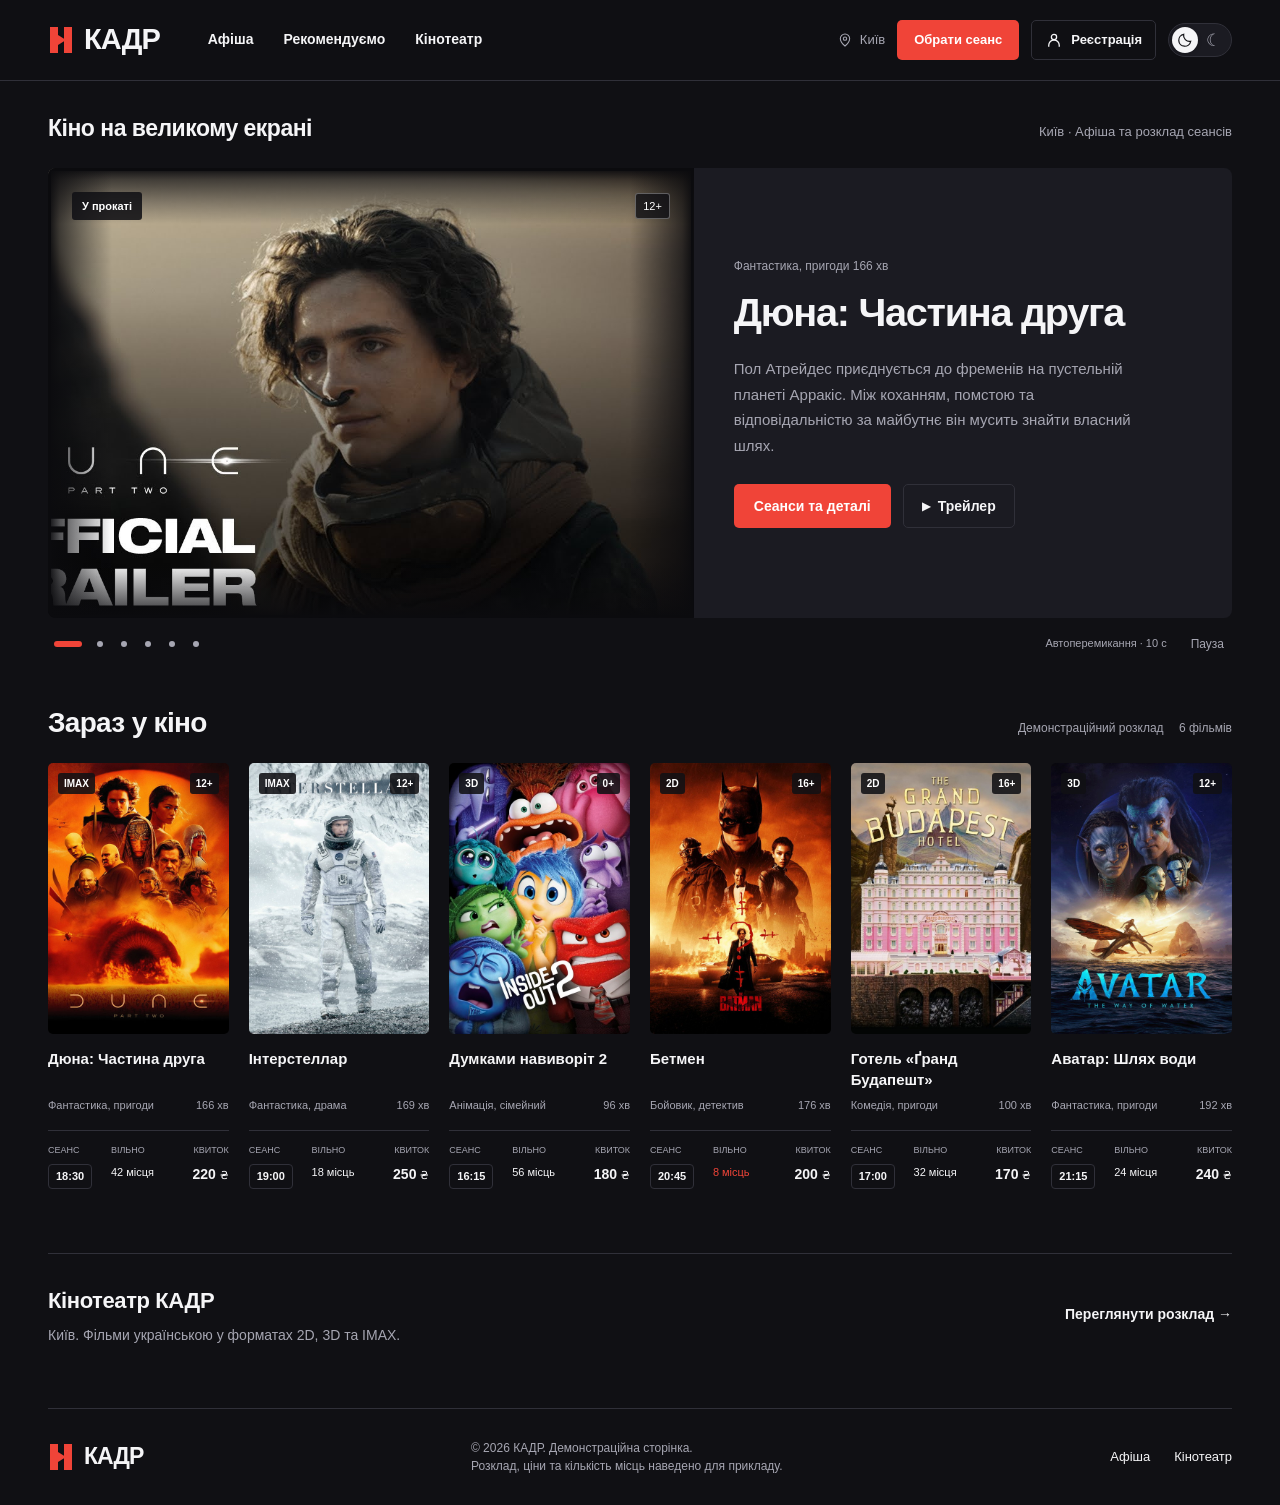
==== commit 2cd71188: "Add cinema hall layouts and update trailer carousel" ====
--- a/index.html
+++ b/index.html
@@ -49,6 +49,8 @@
         >
           <article
             class="feature feature-main is-active"
+            data-video-id="ygtS6q3EL7Y"
+            data-clip-start="30"
             aria-label="1 з 6: Дюна: Частина друга"
           >
             <div class="feature-visual">
@@ -88,6 +90,8 @@
           </article>
           <article
             class="feature feature-space"
+            data-video-id="_DQ-lqOhwIM"
+            data-clip-start="40"
             aria-label="2 з 6: Інтерстеллар"
           >
             <div class="feature-visual">
@@ -126,6 +130,8 @@
           </article>
           <article
             class="feature feature-city"
+            data-video-id="71Tq0CCCZdE"
+            data-clip-start="25"
             aria-label="3 з 6: Думками навиворіт 2"
           >
             <div class="feature-visual">
@@ -164,7 +170,12 @@
           </article>
         </div>
         <template id="more-premieres">
-          <article class="feature feature-batman" aria-label="4 з 6: Бетмен">
+          <article
+            class="feature feature-batman"
+            data-video-id="zC6-H-EcEmU"
+            data-clip-start="35"
+            aria-label="4 з 6: Бетмен"
+          >
             <div class="feature-visual">
               <img
                 src="assets/images/batman-hero.jpg"
@@ -201,6 +212,8 @@
           </article>
           <article
             class="feature feature-hotel"
+            data-video-id="1Fg5iWmQjwk"
+            data-clip-start="30"
             aria-label="5 з 6: Готель Ґранд Будапешт"
           >
             <div class="feature-visual">
@@ -239,6 +252,8 @@
           </article>
           <article
             class="feature feature-avatar"
+            data-video-id="y9DDxUZL3mU"
+            data-clip-start="40"
             aria-label="6 з 6: Аватар: Шлях води"
           >
             <div class="feature-visual">
@@ -310,8 +325,13 @@
               aria-label="Аватар: Шлях води"
             ></button>
           </div>
-          <span class="slider-caption">Автоперемикання · 8 с</span>
-          <button class="slider-pause" type="button" aria-pressed="false">
+          <span class="slider-caption">Автоперемикання · 10 с</span>
+          <button
+            class="slider-pause"
+            type="button"
+            aria-pressed="false"
+            aria-label="Призупинити автоперемикання слайдів"
+          >
             Пауза
           </button>
         </div>
--- a/assets/css/style.css
+++ b/assets/css/style.css
@@ -307,6 +307,9 @@
   position: relative;
   min-width: 0;
   background: #0b0b0e;
+  overflow: hidden;
+  clip-path: inset(0);
+  isolation: isolate;
 }
 .feature-visual img {
   position: absolute;
@@ -314,9 +317,41 @@
   width: 100%;
   height: 100%;
   object-fit: cover;
+  z-index: 1;
+  pointer-events: none;
+}
+.feature-video {
+  position: absolute;
+  display: block;
+  max-width: none;
+  top: 0;
+  left: 0;
+  border: 0;
+  pointer-events: none;
+  opacity: 0;
+}
+.feature-visual.is-playing .feature-video {
+  opacity: 1;
+}
+.feature-visual.is-playing img {
+  opacity: 0;
+}
+.feature-visual::after {
+  content: "";
+  position: absolute;
+  inset: 0;
+  z-index: 1;
+  pointer-events: none;
+  background:
+    linear-gradient(to right, #0b0b0e 0, #0b0b0eb3 12px, transparent 64px,
+      transparent calc(100% - 64px), #0b0b0eb3 calc(100% - 12px), #0b0b0e 100%),
+    linear-gradient(to bottom, #0b0b0e 0, #0b0b0eb3 12px, transparent 56px,
+      transparent calc(100% - 56px), #0b0b0eb3 calc(100% - 12px), #0b0b0e 100%);
+  box-shadow: inset 0 0 0 3px #0b0b0e;
 }
 .feature-top {
   position: absolute;
+  z-index: 2;
   inset: 24px 24px auto;
   display: flex;
   justify-content: space-between;
